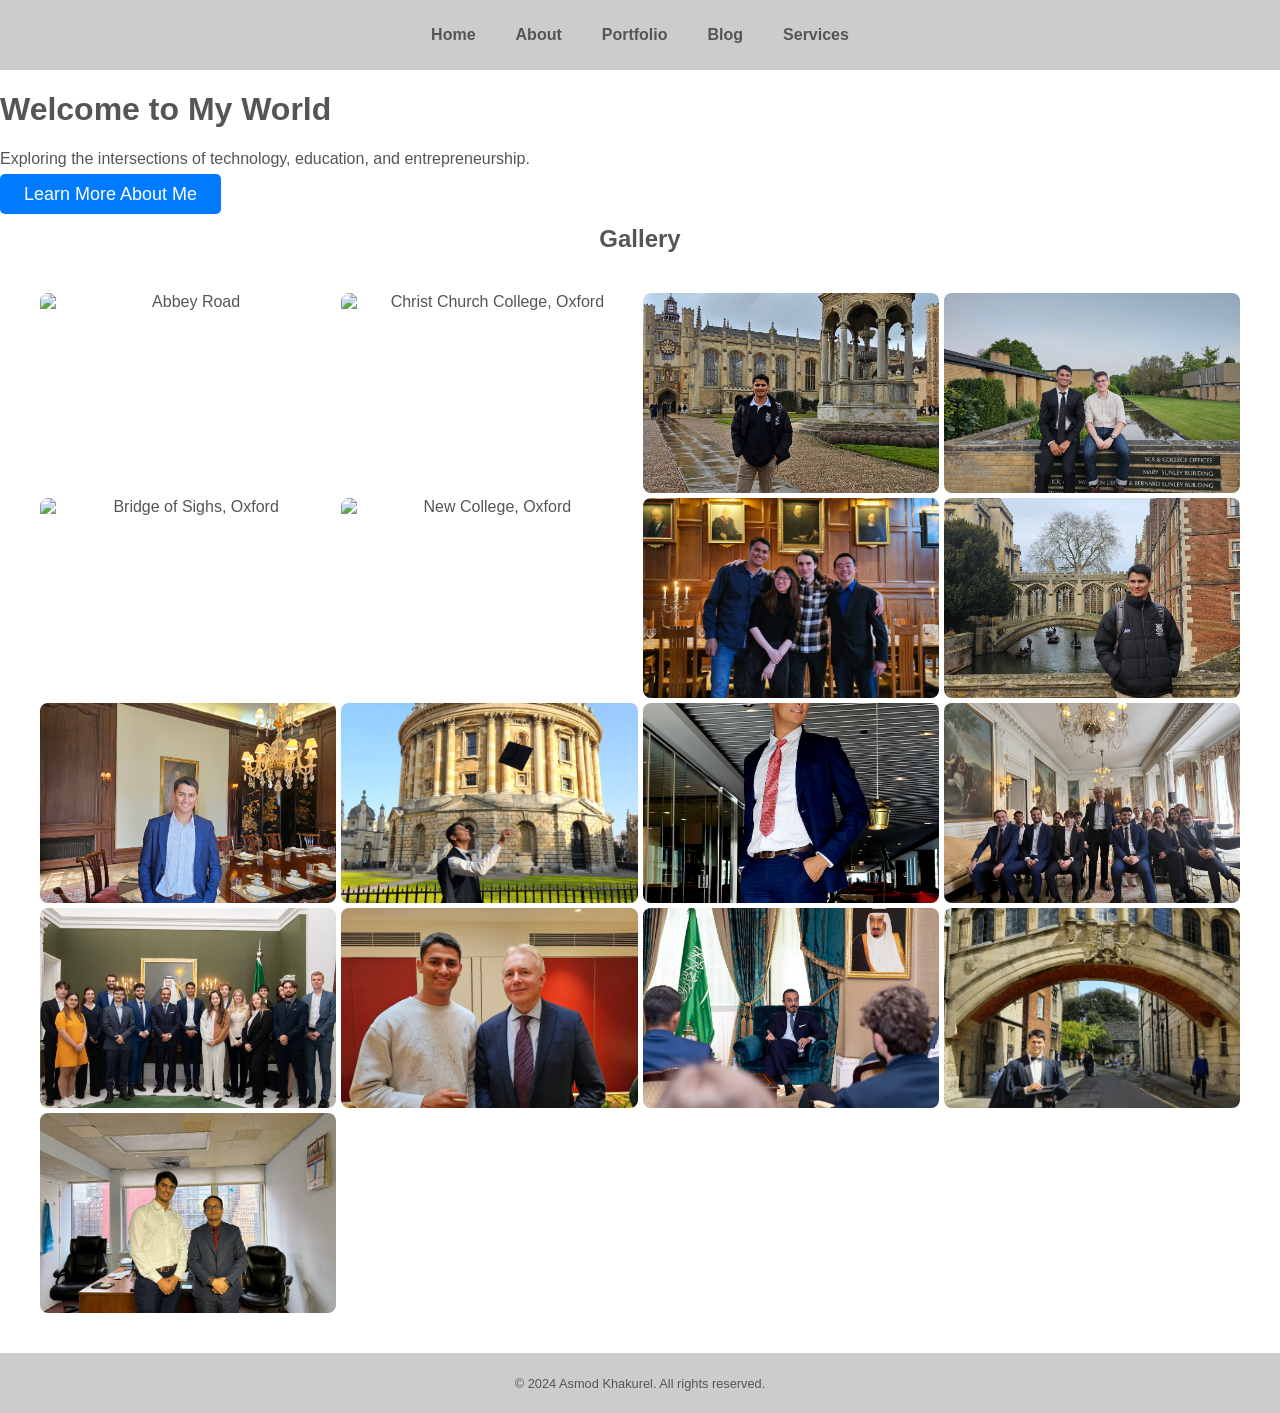
==== index.html @ 7fc7d5a7 "sadfsadf" ====
<!DOCTYPE html>
<html lang="en">
<head>
    <meta charset="UTF-8">
    <meta name="viewport" content="width=device-width, initial-scale=1.0">
    <title>Asmod Khakurel</title>
    <link rel="stylesheet" href="style.css">
</head>
<body>
    <header>
        <nav>
            <ul>
                <li><a href="index.html">Home</a></li>
                <li><a href="about.html">About</a></li>
                <li><a href="portfolio.html">Portfolio</a></li>
                <li><a href="blog.html">Blog</a></li>
                <li><a href="services.html">Services</a></li> 
            </ul>
        </nav>
    </header>
    <main>
        <h1>Welcome to My World</h1>
        <p>Exploring the intersections of technology, education, and entrepreneurship.</p>
        <a href="about.html" class="cta-button">Learn More About Me</a>

        <section id="gallery">
            <h2>Gallery</h2>
            <div class="gallery-container">
                <img src="assets\img\20230506_094252(0).jpg" alt="Abbey Road">
                <img src="assets\img\20230502_201914.jpg" alt="Christ Church College, Oxford">
                <img src="assets/img/20230218_144115.jpg" alt="Trinity College, Cambridge">
                <img src="assets\img\20230524_211255.jpg" alt="St. Catherine's College, Oxford">
                <img src="assets\img\20230524_183852.jpg" alt="Bridge of Sighs, Oxford">
                <img src="assets\img\20230525_185841.jpg" alt="New College, Oxford">
                <img src="assets\img\20230511_204312.jpg" alt="Hertford College, Oxford">
                <img src="assets\img\20230218_152142.jpg" alt="Bridge of Sighs, Cambridge">
                <img src="assets\img\20230516_121825.jpg" alt="Embassy of Spain in the United Kingdom">
                <img src="assets\img\20230524_182117_001.jpg" alt="Radcliffe Camera, Oxford">
                <img src="assets\img\20230802_161555.jpg" alt="Morningstar, Inc., Chicago">
                <img src="assets\img\Exov3Bhz_2x.jpg" alt="Embassy of Spain in the United Kingdom">
                <img src="assets\img\IMG-20230516-WA0076.jpg" alt="Embassy of Saudi Arabia in the United Kingdom">
                <img src="assets\img\20230510_193019.jpg" alt="Sam Daws, Oxford">
                <img src="assets\img\IMG-20230516-WA0077.jpg" alt="Embassy of Saudi Arabia in the United Kingdom">
                <img src="assets/img/Image_20240429220451.jpg" alt="Bridge of Sighs, Oxford">
                <img src="assets\img\IMG-20240112-WA0000.jpg" alt="Permanent Mission of Nepal to the UN, New York">    




                <!-- Add more images as needed -->
            </div>
        </section>
    </main>

    <footer>
        <p>© 2024 Asmod Khakurel. All rights reserved.</p>
    </footer>
   
    
    <script>
        document.addEventListener('DOMContentLoaded', function() {
            const images = document.querySelectorAll('.gallery-container img');
            const lightbox = document.getElementById('myLightbox');
            const lightboxImage = document.getElementById('lightboxImage');
        
            images.forEach(image => {
                image.addEventListener('click', function() {
                    lightbox.style.display = 'flex'; // Show the lightbox
                    lightboxImage.src = this.src; // Set the src for the lightbox image to the clicked image's src
                });
            });
        
            lightbox.addEventListener('click', function() {
                lightbox.style.display = 'none'; // Hide the lightbox on click
            });
        });
        </script>
        
        <div id="myLightbox" class="lightbox">
            <img src="#" id="lightboxImage"> <!-- The src attribute will be dynamically set by JavaScript -->
        </div>
        
        </body>
        </html>
        

</body>
</html>
---- style.css ----
/* Basic color definitions */
:root {
    --primary-color: #555555; /* Medium Grey for primary text */
    --secondary-color: #CCCCCC; /* Light Grey for secondary elements */
    --background-color: #FFFFFF; /* White for background */
    --hover-color: #666666; /* Darker Grey for hover effects */
    --cta-button-color: #007BFF; /* Bright Blue for call-to-action buttons */
}

body {
    font-family: 'Arial', sans-serif;
    color: var(--primary-color);
    background-color: var(--background-color);
    margin: 0;
    padding: 0;
    display: flex;
    flex-direction: column;
    min-height: 100vh;
}

header, footer {
    background-color: var(--secondary-color);
    padding: 10px;
    text-align: center;
}

nav ul {
    list-style: none;
    padding: 0;
    text-align: center;
}

nav ul li {
    display: inline;
    margin-right: 10px;
}

nav ul li a {
    color: var(--primary-color);
    text-decoration: none;
    font-weight: bold;
}

a:hover {
    text-decoration: underline;
    color: var(--hover-color);
}

h1, h2, h3 {
    color: var(--primary-color);
}

button, .btn {
    background-color: var(--primary-color);
    color: var(--background-color);
    border: none;
    padding: 8px 15px;
    text-align: center;
    display: inline-block;
    font-size: 16px;
    margin: 4px 2px;
    cursor: pointer;
    transition: background-color 0.3s;
}

button:hover, .btn:hover {
    background-color: var(--hover-color);
}

.profile-pic {
    width: 40%;
    height: auto;
    margin-top: 20px;
    display: block;
    margin-left: auto;
    margin-right: auto;
}

.about-container {
    text-align: center;
}

.cta-button {
    background-color: var(--cta-button-color);
    color: var(--background-color);
    padding: 10px 20px;
    text-decoration: none;
    border-radius: 5px;
    margin-top: 20px;
}

footer {
    font-size: 0.8em;
    color: var(--primary-color);
}

/* Accordion styles */
.accordion, .inner-accordion {
    cursor: pointer;
    padding: 18px;
    width: 100%;
    text-align: left;
    border: none;
    outline: none;
    transition: 0.4s;
    background-color: #f1f1f1;
}

.active, .accordion:hover, .inner-accordion:hover {
    background-color: #ccc;
}

.panel, .inner-panel {
    padding: 0 18px;
    display: none;
    background-color: white;
    overflow: hidden;
}

.inner-accordion {
    background-color: #e7e7e7;
    margin-top: 10px;
}


#gallery {
    margin: 20px;
    text-align: center;
}

.gallery-container {
    display: grid;
    grid-template-columns: repeat(auto-fill, minmax(250px, 1fr));
    gap: 15px;
    padding: 20px;
}

.gallery-container img {
    width: 100%;
    height: auto;
    border-radius: 8px; /* Optional: adds rounded corners to your images */
    transition: transform 0.2s; /* Optional: adds animation effect on hover */
}

.gallery-container img:hover {
    transform: scale(1.05); /* Optional: slightly enlarges the images on hover */
}

/* Enhancements for larger screen layouts */
@media (min-width: 768px) {
    .gallery-container {
        grid-template-columns: repeat(3, 1fr); /* Adjusts to 3 columns on wider screens */
    }

    nav ul {
        display: flex;
        justify-content: center;
        align-items: center;
    }

    nav ul li {
        display: inline-block; /* Changes from inline for better spacing and alignment */
        margin: 0 20px; /* Increased margin for better spacing on larger screens */
    }
}

/* Further adjustments for very large screens */
@media (min-width: 1024px) {
    .gallery-container {
        grid-template-columns: repeat(4, 1fr); /* Adjusts to 4 columns on very wide screens */
    }
}

/* Adjust button and link styles for larger screens */
@media (min-width: 768px) {
    button, .btn, .cta-button {
        padding: 10px 24px; /* Larger padding for a better visual balance */
        font-size: 18px; /* Slightly larger text for readability */
    }
}

/* Enhanced hover effects for desktop */
.gallery-container img:hover {
    transform: scale(1.1); /* Slightly increases the scale effect on hover */
    box-shadow: 0 4px 8px rgba(0,0,0,0.1); /* Adds shadow for better visual effect */
}

.gallery-container {
    display: grid;
    grid-template-columns: repeat(auto-fill, minmax(250px, 1fr));
    gap: 5px; /* Reduced gap. Set to 0px if no space is desired */
    padding: 20px;
}

.gallery-container img {
    width: 100%; /* Ensure images fill their columns */
    height: auto; /* Maintain aspect ratio */
    border-radius: 8px;
    margin: 0; /* Remove any default margins */
    display: block; /* Remove any extra space below the image */
    transition: transform 0.2s;
}

.gallery-container img:hover {
    transform: scale(1.05);
    box-shadow: 0 4px 8px rgba(0,0,0,0.1);
}

.gallery-container {
    display: grid;
    grid-template-columns: repeat(auto-fill, minmax(250px, 1fr));
    grid-auto-rows: 200px; /* Adjust height as needed */
    gap: 5px; /* Reduced gap. Set to 0px if no space is desired */
    padding: 20px;
    align-items: stretch; /* Aligns items to stretch in container */
}

.gallery-container img {
    width: 100%;
    height: 100%; /* Full height to match the grid area */
    object-fit: cover; /* Ensures image covers the area, cropping as needed */
    border-radius: 8px;
    margin: 0;
    display: block;
    transition: transform 0.2s;
}


/* Lightbox (overlay) styles */
.lightbox {
    position: fixed;
    top: 0;
    left: 0;
    width: 100%;
    height: 100%;
    background-color: rgba(0, 0, 0, 0.8);
    display: none; /* Hidden by default */
    justify-content: center;
    align-items: center;
    z-index: 1000; /* Makes sure it's on top of other content */
}

.lightbox img {
    max-height: 80%; /* Limits the image height to 80% of the viewport */
    max-width: 80%; /* Limits the image width to 80% of the viewport */
    box-shadow: 0px 8px 16px 0px rgba(0,0,0,0.5); /* Optional: Adds shadow for depth */
}

.lightbox:active, .lightbox:click { /* Hides the lightbox when clicked */
    display: none;
}

@media (min-width: 768px) {
    .gallery-container img {
        /* Check for any properties here that might affect image quality */
    }
}


.description-box {
    display: none;
    position: absolute;
    background-color: white;
    border: 1px solid #ccc;
    padding: 10px;
    z-index: 100;
}

.about-container {
    display: flex;
    flex-wrap: wrap;
    align-items: center;
    justify-content: space-between;
    padding: 20px;
}

.about-text {
    flex: 1;
    margin-left: 20px;
}

.profile-pic {
    flex-basis: 200px; /* Adjust based on desired size */
    width: 100%;
    max-width: 200px; /* Keeps image size consistent */
    height: auto;
    border-radius: 8px; /* Optional: Adds rounded corners */
}

/* Responsive adjustments for smaller screens */
@media (max-width: 768px) {
    .about-container {
        flex-direction: column;
        align-items: center;
    }

    .about-text {
        margin-left: 0;
        margin-top: 20px;
    }
}

.accordion, .inner-accordion {
    background-color: #eee;
    color: #444;
    cursor: pointer;
    padding: 18px;
    width: 100%;
    border: none;
    text-align: left;
    outline: none;
    font-size: 15px;
    transition: 0.4s;
}

.active, .accordion:hover, .inner-accordion:hover {
    background-color: #ccc;
}

.panel, .inner-panel {
    padding: 0 18px;
    background-color: white;
    max-height: 0;
    overflow: hidden;
    transition: max-height 0.2s ease-out;
}
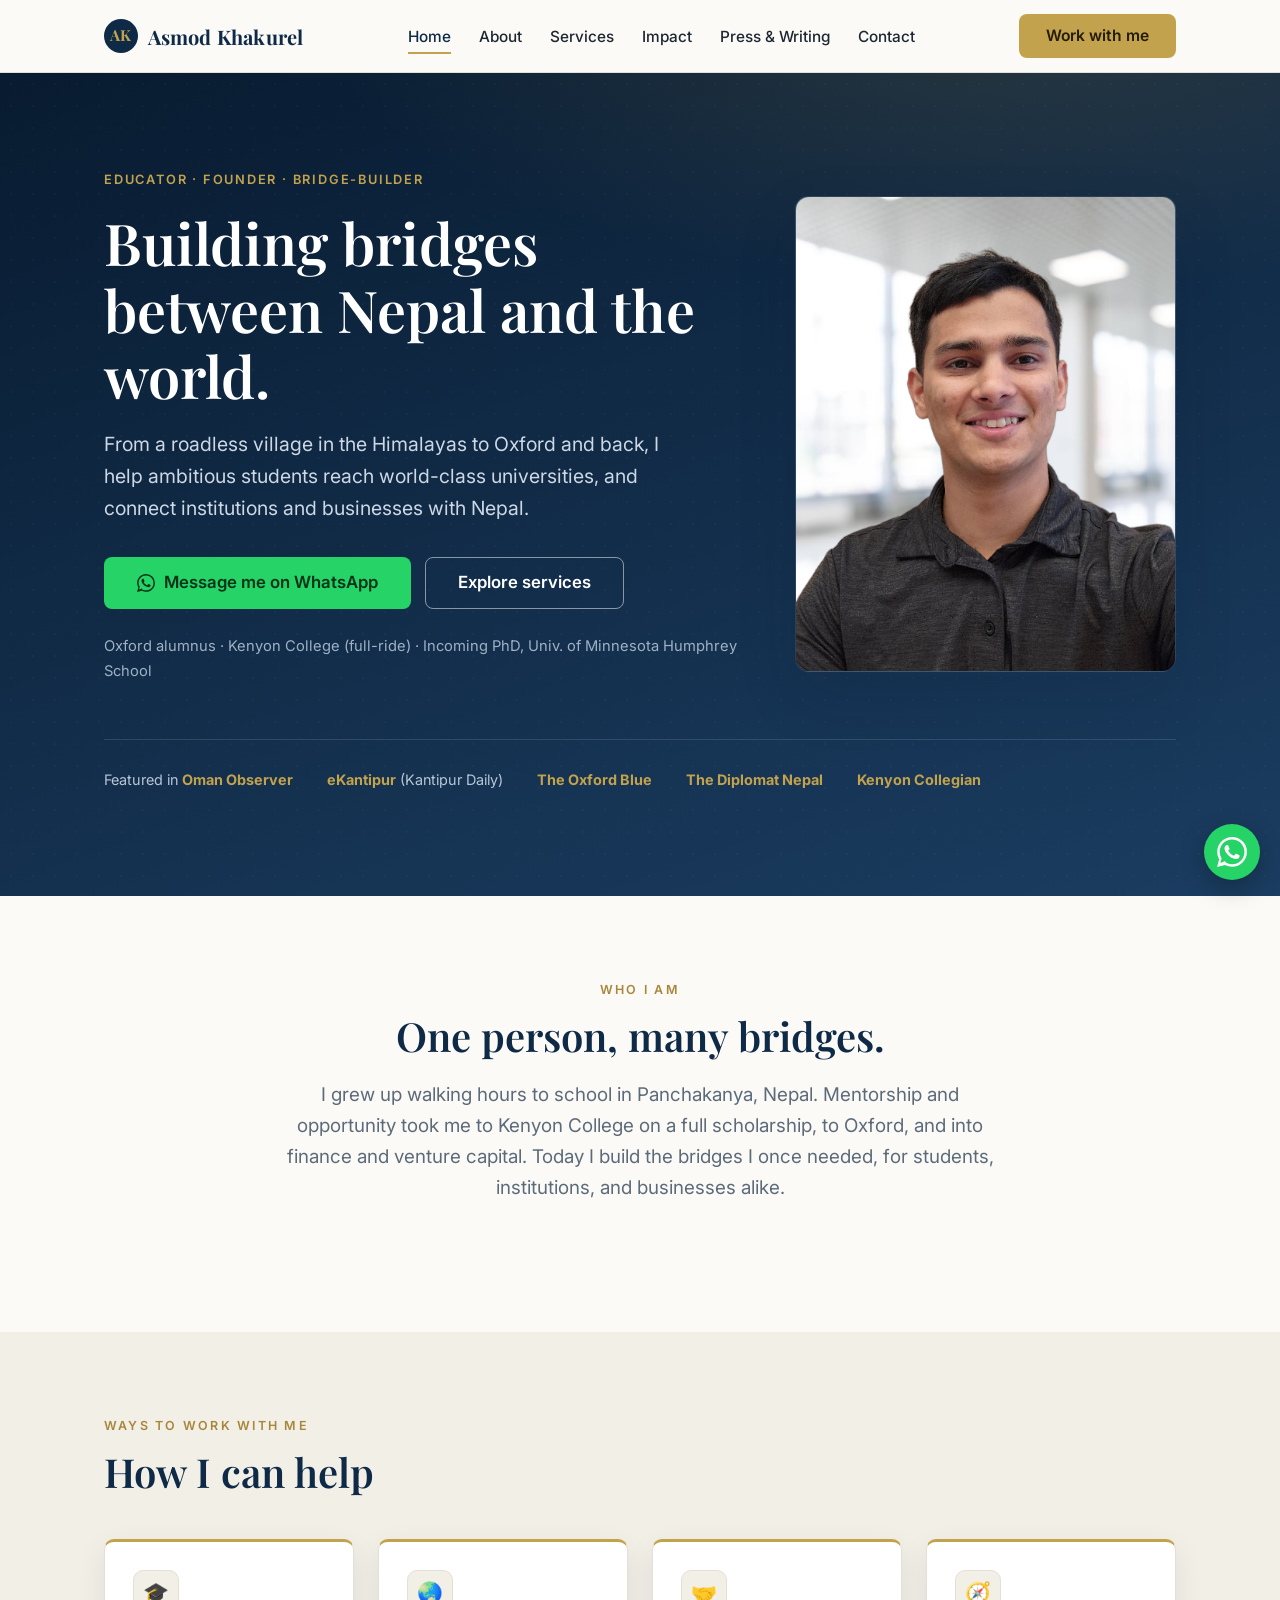
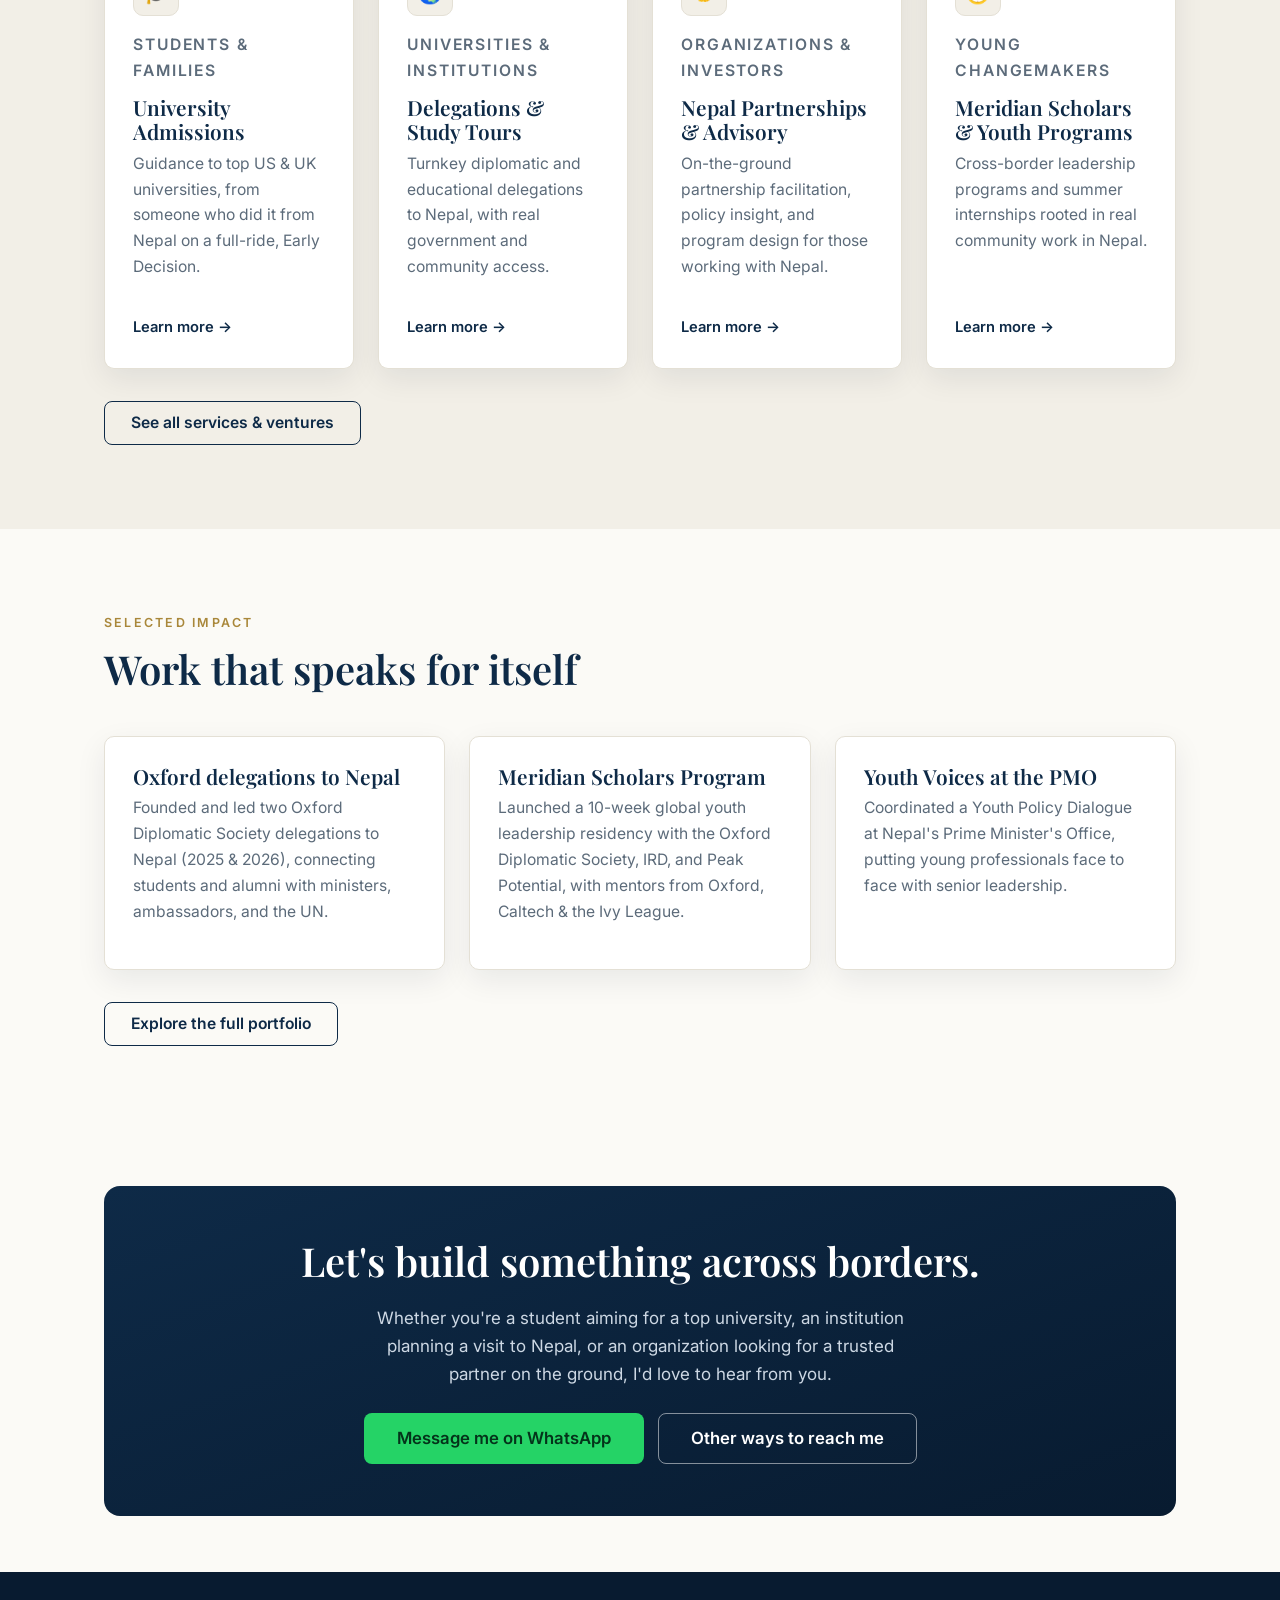
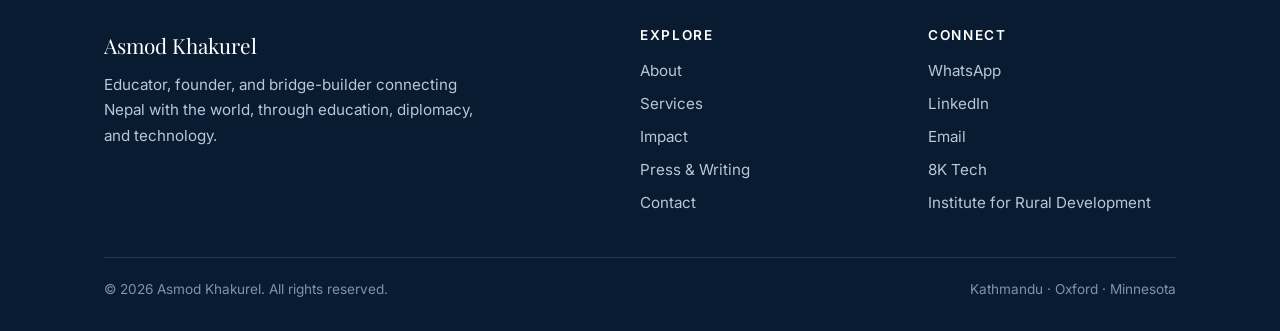
==== commit 5134d6a7: "Commercial site revamp: new design, six pages, WhatsApp lead capture, CNAME" ====
--- a/index.html
+++ b/index.html
@@ -1,88 +1,207 @@
-<!DOCTYPE html>
-<html lang="en">
-<head>
-    <meta charset="UTF-8">
-    <meta name="viewport" content="width=device-width, initial-scale=1.0">
-    <title>Asmod Khakurel</title>
-    <link rel="stylesheet" href="style.css">
-</head>
-<body>
-    <header>
-        <nav>
-            <ul>
-                <li><a href="index.html">Home</a></li>
-                <li><a href="about.html">About</a></li>
-                <li><a href="portfolio.html">Portfolio</a></li>
-                <li><a href="blog.html">Blog</a></li>
-                <li><a href="services.html">Services</a></li> 
-            </ul>
-        </nav>
-    </header>
-    <main>
-        <h1>Welcome to My World</h1>
-        <p>Exploring the intersections of technology, education, and entrepreneurship.</p>
-        <a href="about.html" class="cta-button">Learn More About Me</a>
-
-        <section id="gallery">
-            <h2>Gallery</h2>
-            <div class="gallery-container">
-                <img src="assets\img\20230506_094252(0).jpg" alt="Abbey Road">
-                <img src="assets\img\20230502_201914.jpg" alt="Christ Church College, Oxford">
-                <img src="assets/img/20230218_144115.jpg" alt="Trinity College, Cambridge">
-                <img src="assets\img\20230524_211255.jpg" alt="St. Catherine's College, Oxford">
-                <img src="assets\img\20230524_183852.jpg" alt="Bridge of Sighs, Oxford">
-                <img src="assets\img\20230525_185841.jpg" alt="New College, Oxford">
-                <img src="assets\img\20230511_204312.jpg" alt="Hertford College, Oxford">
-                <img src="assets\img\20230218_152142.jpg" alt="Bridge of Sighs, Cambridge">
-                <img src="assets\img\20230516_121825.jpg" alt="Embassy of Spain in the United Kingdom">
-                <img src="assets\img\20230524_182117_001.jpg" alt="Radcliffe Camera, Oxford">
-                <img src="assets\img\20230802_161555.jpg" alt="Morningstar, Inc., Chicago">
-                <img src="assets\img\Exov3Bhz_2x.jpg" alt="Embassy of Spain in the United Kingdom">
-                <img src="assets\img\IMG-20230516-WA0076.jpg" alt="Embassy of Saudi Arabia in the United Kingdom">
-                <img src="assets\img\20230510_193019.jpg" alt="Sam Daws, Oxford">
-                <img src="assets\img\IMG-20230516-WA0077.jpg" alt="Embassy of Saudi Arabia in the United Kingdom">
-                <img src="assets/img/Image_20240429220451.jpg" alt="Bridge of Sighs, Oxford">
-                <img src="assets\img\IMG-20240112-WA0000.jpg" alt="Permanent Mission of Nepal to the UN, New York">    
-
-
-
-
-                <!-- Add more images as needed -->
-            </div>
-        </section>
-    </main>
-
-    <footer>
-        <p>© 2024 Asmod Khakurel. All rights reserved.</p>
-    </footer>
-   
-    
-    <script>
-        document.addEventListener('DOMContentLoaded', function() {
-            const images = document.querySelectorAll('.gallery-container img');
-            const lightbox = document.getElementById('myLightbox');
-            const lightboxImage = document.getElementById('lightboxImage');
-        
-            images.forEach(image => {
-                image.addEventListener('click', function() {
-                    lightbox.style.display = 'flex'; // Show the lightbox
-                    lightboxImage.src = this.src; // Set the src for the lightbox image to the clicked image's src
-                });
-            });
-        
-            lightbox.addEventListener('click', function() {
-                lightbox.style.display = 'none'; // Hide the lightbox on click
-            });
-        });
-        </script>
-        
-        <div id="myLightbox" class="lightbox">
-            <img src="#" id="lightboxImage"> <!-- The src attribute will be dynamically set by JavaScript -->
-        </div>
-        
-        </body>
-        </html>
-        
-
-</body>
-</html>
+<!DOCTYPE html>
+<html lang="en">
+<head>
+  <meta charset="UTF-8">
+  <meta name="viewport" content="width=device-width, initial-scale=1.0">
+  <title>Asmod Khakurel — Educator, Founder & Bridge-builder</title>
+  <meta name="description" content="Asmod Khakurel helps ambitious students reach world-class universities and connects institutions and businesses with Nepal. Oxford alumnus, Kenyon full-ride, incoming PhD at the University of Minnesota's Humphrey School.">
+  <link rel="icon" href="assets/img/Asmod%20Favicon.png">
+  <link rel="preconnect" href="https://fonts.googleapis.com">
+  <link rel="preconnect" href="https://fonts.gstatic.com" crossorigin>
+  <link href="https://fonts.googleapis.com/css2?family=Playfair+Display:wght@500;600;700&family=Inter:wght@400;500;600;700&display=swap" rel="stylesheet">
+  <link rel="stylesheet" href="style.css">
+</head>
+<body>
+
+  <!-- ============ HEADER ============ -->
+  <header class="site-header">
+    <div class="container nav">
+      <a href="index.html" class="brand"><span class="brand__mark">AK</span> Asmod Khakurel</a>
+      <ul class="nav-links" id="navLinks">
+        <li><a href="index.html" class="active">Home</a></li>
+        <li><a href="about.html">About</a></li>
+        <li><a href="services.html">Services</a></li>
+        <li><a href="impact.html">Impact</a></li>
+        <li><a href="press.html">Press &amp; Writing</a></li>
+        <li><a href="contact.html">Contact</a></li>
+      </ul>
+      <div class="nav-cta">
+        <a class="btn btn-primary" href="contact.html">Work with me</a>
+        <button class="nav-toggle" id="navToggle" aria-label="Menu"><span></span><span></span><span></span></button>
+      </div>
+    </div>
+  </header>
+
+  <!-- ============ HERO ============ -->
+  <section class="hero">
+    <div class="container">
+      <div class="hero__grid">
+        <div>
+          <p class="hero__tag">Educator · Founder · Bridge-builder</p>
+          <h1>Building bridges between Nepal and the world.</h1>
+          <p class="hero__lead">From a roadless village in the Himalayas to Oxford and back, I help ambitious students reach world-class universities, and connect institutions and businesses with Nepal.</p>
+          <div class="hero__cta">
+            <a class="btn btn-whatsapp btn-lg" href="https://wa.me/9779803609207?text=Hi%20Asmod%2C%20I%20found%20your%20website%20and%20would%20like%20to%20connect." target="_blank" rel="noopener">
+              <svg viewBox="0 0 24 24" fill="currentColor"><path d="M.057 24l1.687-6.163a11.867 11.867 0 01-1.587-5.945C.16 5.335 5.495 0 12.05 0a11.82 11.82 0 018.413 3.488 11.82 11.82 0 013.48 8.414c-.003 6.557-5.338 11.892-11.893 11.892a11.9 11.9 0 01-5.688-1.448L.057 24zm6.597-3.807c1.676.995 3.276 1.591 5.392 1.592 5.448 0 9.886-4.434 9.889-9.885.002-5.462-4.415-9.89-9.881-9.892-5.452 0-9.887 4.434-9.889 9.884a9.86 9.86 0 001.51 5.26l-.999 3.648 3.978-1.607zm11.387-5.464c-.074-.124-.272-.198-.57-.347-.297-.149-1.758-.868-2.031-.967-.272-.099-.47-.149-.669.149-.198.297-.767.967-.94 1.165-.173.198-.347.223-.644.074-.297-.149-1.255-.462-2.39-1.475-.883-.788-1.48-1.761-1.653-2.059-.173-.297-.018-.458.13-.606.134-.133.297-.347.446-.521.151-.172.2-.296.3-.495.099-.198.05-.372-.025-.521-.075-.148-.669-1.611-.916-2.206-.242-.579-.487-.501-.669-.51l-.57-.01c-.198 0-.52.074-.792.372s-1.04 1.016-1.04 2.479 1.065 2.876 1.213 3.074c.149.198 2.095 3.2 5.076 4.487.71.306 1.263.489 1.694.626.712.226 1.36.194 1.872.118.571-.085 1.758-.719 2.006-1.413.248-.695.248-1.29.173-1.414z"/></svg>
+              Message me on WhatsApp
+            </a>
+            <a class="btn btn-outline btn-lg" href="services.html">Explore services</a>
+          </div>
+          <p class="hero__meta">Oxford alumnus · Kenyon College (full-ride) · Incoming PhD, Univ. of Minnesota Humphrey School</p>
+        </div>
+        <div>
+          <!-- TODO: swap for a strong professional portrait when available -->
+          <img class="hero__portrait" src="assets/img/profile-pic.png" alt="Asmod Khakurel"
+               onerror="this.classList.add('hero__portrait-ph');this.removeAttribute('src');this.alt='AK';">
+        </div>
+      </div>
+
+      <div class="trust">
+        <span>Featured in <b>Oman Observer</b></span>
+        <span><b>eKantipur</b> (Kantipur Daily)</span>
+        <span><b>The Oxford Blue</b></span>
+        <span><b>The Diplomat Nepal</b></span>
+        <span><b>Kenyon Collegian</b></span>
+      </div>
+    </div>
+  </section>
+
+  <!-- ============ INTRO ============ -->
+  <section class="section">
+    <div class="container">
+      <div class="section__head center">
+        <p class="eyebrow">Who I am</p>
+        <h2>One person, many bridges.</h2>
+        <p class="lead">I grew up walking hours to school in Panchakanya, Nepal. Mentorship and opportunity took me to Kenyon College on a full scholarship, to Oxford, and into finance and venture capital. Today I build the bridges I once needed, for students, institutions, and businesses alike.</p>
+      </div>
+    </div>
+  </section>
+
+  <!-- ============ WAYS TO WORK ============ -->
+  <section class="section section--paper2 ways">
+    <div class="container">
+      <div class="section__head">
+        <p class="eyebrow">Ways to work with me</p>
+        <h2>How I can help</h2>
+      </div>
+      <div class="grid grid-4">
+        <div class="card">
+          <div class="card__icon">🎓</div>
+          <p class="card__aud">Students &amp; families</p>
+          <h3>University Admissions</h3>
+          <p>Guidance to top US &amp; UK universities, from someone who did it from Nepal on a full-ride, Early Decision.</p>
+          <div class="card__foot"><a class="more" href="services.html#admissions">Learn more →</a></div>
+        </div>
+        <div class="card">
+          <div class="card__icon">🌏</div>
+          <p class="card__aud">Universities &amp; institutions</p>
+          <h3>Delegations &amp; Study Tours</h3>
+          <p>Turnkey diplomatic and educational delegations to Nepal, with real government and community access.</p>
+          <div class="card__foot"><a class="more" href="services.html#delegations">Learn more →</a></div>
+        </div>
+        <div class="card">
+          <div class="card__icon">🤝</div>
+          <p class="card__aud">Organizations &amp; investors</p>
+          <h3>Nepal Partnerships &amp; Advisory</h3>
+          <p>On-the-ground partnership facilitation, policy insight, and program design for those working with Nepal.</p>
+          <div class="card__foot"><a class="more" href="services.html#advisory">Learn more →</a></div>
+        </div>
+        <div class="card">
+          <div class="card__icon">🧭</div>
+          <p class="card__aud">Young changemakers</p>
+          <h3>Meridian Scholars &amp; Youth Programs</h3>
+          <p>Cross-border leadership programs and summer internships rooted in real community work in Nepal.</p>
+          <div class="card__foot"><a class="more" href="services.html#youth">Learn more →</a></div>
+        </div>
+      </div>
+      <div class="btn-row" style="margin-top:32px;">
+        <a class="btn btn-outline-dark" href="services.html">See all services &amp; ventures</a>
+      </div>
+    </div>
+  </section>
+
+  <!-- ============ SELECTED IMPACT ============ -->
+  <section class="section">
+    <div class="container">
+      <div class="section__head">
+        <p class="eyebrow">Selected impact</p>
+        <h2>Work that speaks for itself</h2>
+      </div>
+      <div class="grid grid-3">
+        <div class="card">
+          <h3>Oxford delegations to Nepal</h3>
+          <p>Founded and led two Oxford Diplomatic Society delegations to Nepal (2025 &amp; 2026), connecting students and alumni with ministers, ambassadors, and the UN.</p>
+        </div>
+        <div class="card">
+          <h3>Meridian Scholars Program</h3>
+          <p>Launched a 10-week global youth leadership residency with the Oxford Diplomatic Society, IRD, and Peak Potential, with mentors from Oxford, Caltech &amp; the Ivy League.</p>
+        </div>
+        <div class="card">
+          <h3>Youth Voices at the PMO</h3>
+          <p>Coordinated a Youth Policy Dialogue at Nepal's Prime Minister's Office, putting young professionals face to face with senior leadership.</p>
+        </div>
+      </div>
+      <div class="btn-row" style="margin-top:32px;">
+        <a class="btn btn-outline-dark" href="impact.html">Explore the full portfolio</a>
+      </div>
+    </div>
+  </section>
+
+  <!-- ============ CTA ============ -->
+  <section class="section section--tight">
+    <div class="container">
+      <div class="cta-band">
+        <h2>Let's build something across borders.</h2>
+        <p>Whether you're a student aiming for a top university, an institution planning a visit to Nepal, or an organization looking for a trusted partner on the ground, I'd love to hear from you.</p>
+        <div class="btn-row" style="justify-content:center;">
+          <a class="btn btn-whatsapp btn-lg" href="https://wa.me/9779803609207?text=Hi%20Asmod%2C%20I%20found%20your%20website%20and%20would%20like%20to%20connect." target="_blank" rel="noopener">Message me on WhatsApp</a>
+          <a class="btn btn-outline btn-lg" href="contact.html">Other ways to reach me</a>
+        </div>
+      </div>
+    </div>
+  </section>
+
+  <!-- ============ FOOTER ============ -->
+  <footer class="site-footer">
+    <div class="container">
+      <div class="footer-grid">
+        <div>
+          <div class="footer-brand">Asmod Khakurel</div>
+          <p class="about-blurb">Educator, founder, and bridge-builder connecting Nepal with the world, through education, diplomacy, and technology.</p>
+        </div>
+        <div>
+          <h4>Explore</h4>
+          <a href="about.html">About</a>
+          <a href="services.html">Services</a>
+          <a href="impact.html">Impact</a>
+          <a href="press.html">Press &amp; Writing</a>
+          <a href="contact.html">Contact</a>
+        </div>
+        <div>
+          <h4>Connect</h4>
+          <a href="https://wa.me/9779803609207" target="_blank" rel="noopener">WhatsApp</a>
+          <a href="https://www.linkedin.com/in/asmodkhakurel/" target="_blank" rel="noopener">LinkedIn</a>
+          <a href="mailto:asmodkhakurel@gmail.com">Email</a>
+          <a href="https://8ktech.co.uk" target="_blank" rel="noopener">8K Tech</a>
+          <a href="https://ird.com.np" target="_blank" rel="noopener">Institute for Rural Development</a>
+        </div>
+      </div>
+      <div class="footer-bottom">
+        <span>© 2026 Asmod Khakurel. All rights reserved.</span>
+        <span>Kathmandu · Oxford · Minnesota</span>
+      </div>
+    </div>
+  </footer>
+
+  <!-- Floating WhatsApp -->
+  <a class="wa-float" href="https://wa.me/9779803609207?text=Hi%20Asmod%2C%20I%20found%20your%20website%20and%20would%20like%20to%20connect." target="_blank" rel="noopener" aria-label="WhatsApp">
+    <svg viewBox="0 0 24 24"><path d="M.057 24l1.687-6.163a11.867 11.867 0 01-1.587-5.945C.16 5.335 5.495 0 12.05 0a11.82 11.82 0 018.413 3.488 11.82 11.82 0 013.48 8.414c-.003 6.557-5.338 11.892-11.893 11.892a11.9 11.9 0 01-5.688-1.448L.057 24zm6.597-3.807c1.676.995 3.276 1.591 5.392 1.592 5.448 0 9.886-4.434 9.889-9.885.002-5.462-4.415-9.89-9.881-9.892-5.452 0-9.887 4.434-9.889 9.884a9.86 9.86 0 001.51 5.26l-.999 3.648 3.978-1.607zm11.387-5.464c-.074-.124-.272-.198-.57-.347-.297-.149-1.758-.868-2.031-.967-.272-.099-.47-.149-.669.149-.198.297-.767.967-.94 1.165-.173.198-.347.223-.644.074-.297-.149-1.255-.462-2.39-1.475-.883-.788-1.48-1.761-1.653-2.059-.173-.297-.018-.458.13-.606.134-.133.297-.347.446-.521.151-.172.2-.296.3-.495.099-.198.05-.372-.025-.521-.075-.148-.669-1.611-.916-2.206-.242-.579-.487-.501-.669-.51l-.57-.01c-.198 0-.52.074-.792.372s-1.04 1.016-1.04 2.479 1.065 2.876 1.213 3.074c.149.198 2.095 3.2 5.076 4.487.71.306 1.263.489 1.694.626.712.226 1.36.194 1.872.118.571-.085 1.758-.719 2.006-1.413.248-.695.248-1.29.173-1.414z"/></svg>
+  </a>
+
+  <script>
+    document.getElementById('navToggle').addEventListener('click', function () {
+      document.getElementById('navLinks').classList.toggle('open');
+    });
+  </script>
+</body>
+</html>
--- a/style.css
+++ b/style.css
@@ -1,326 +1,283 @@
-/* Basic color definitions */
+/* =========================================================
+   Asmod Khakurel — personal site
+   Design system: diplomatic / institutional
+   Navy + restrained gold, serif headings, sans body.
+   ========================================================= */
+
 :root {
-    --primary-color: #555555; /* Medium Grey for primary text */
-    --secondary-color: #CCCCCC; /* Light Grey for secondary elements */
-    --background-color: #FFFFFF; /* White for background */
-    --hover-color: #666666; /* Darker Grey for hover effects */
-    --cta-button-color: #007BFF; /* Bright Blue for call-to-action buttons */
-}
+  --navy:      #0e2a47;
+  --navy-900:  #081b30;
+  --navy-800:  #0e2a47;
+  --navy-700:  #1b3d61;
+  --gold:      #c2a24c;
+  --gold-600:  #a9873a;
+  --ink:       #1d2732;
+  --muted:     #5c6b7a;
+  --paper:     #fbfaf6;
+  --paper-2:   #f2efe7;
+  --white:     #ffffff;
+  --line:      #e4e0d5;
+  --whatsapp:  #25d366;
+  --whatsapp-d:#1da851;
+
+  --serif: "Playfair Display", Georgia, "Times New Roman", serif;
+  --sans:  "Inter", -apple-system, BlinkMacSystemFont, "Segoe UI", Roboto, Helvetica, Arial, sans-serif;
+
+  --maxw: 1120px;
+  --radius: 10px;
+  --shadow: 0 10px 30px rgba(12, 30, 52, 0.08);
+  --shadow-lg: 0 24px 60px rgba(12, 30, 52, 0.14);
+}
+
+* { box-sizing: border-box; }
+
+html { scroll-behavior: smooth; }
 
 body {
-    font-family: 'Arial', sans-serif;
-    color: var(--primary-color);
-    background-color: var(--background-color);
-    margin: 0;
-    padding: 0;
-    display: flex;
-    flex-direction: column;
-    min-height: 100vh;
-}
-
-header, footer {
-    background-color: var(--secondary-color);
-    padding: 10px;
-    text-align: center;
-}
-
-nav ul {
-    list-style: none;
-    padding: 0;
-    text-align: center;
-}
-
-nav ul li {
-    display: inline;
-    margin-right: 10px;
-}
-
-nav ul li a {
-    color: var(--primary-color);
-    text-decoration: none;
-    font-weight: bold;
-}
-
-a:hover {
-    text-decoration: underline;
-    color: var(--hover-color);
-}
-
-h1, h2, h3 {
-    color: var(--primary-color);
-}
-
-button, .btn {
-    background-color: var(--primary-color);
-    color: var(--background-color);
-    border: none;
-    padding: 8px 15px;
-    text-align: center;
-    display: inline-block;
-    font-size: 16px;
-    margin: 4px 2px;
-    cursor: pointer;
-    transition: background-color 0.3s;
-}
-
-button:hover, .btn:hover {
-    background-color: var(--hover-color);
-}
-
-.profile-pic {
-    width: 40%;
-    height: auto;
-    margin-top: 20px;
-    display: block;
-    margin-left: auto;
-    margin-right: auto;
-}
-
-.about-container {
-    text-align: center;
-}
-
-.cta-button {
-    background-color: var(--cta-button-color);
-    color: var(--background-color);
-    padding: 10px 20px;
-    text-decoration: none;
-    border-radius: 5px;
-    margin-top: 20px;
-}
-
-footer {
-    font-size: 0.8em;
-    color: var(--primary-color);
-}
-
-/* Accordion styles */
-.accordion, .inner-accordion {
-    cursor: pointer;
-    padding: 18px;
-    width: 100%;
-    text-align: left;
-    border: none;
-    outline: none;
-    transition: 0.4s;
-    background-color: #f1f1f1;
-}
-
-.active, .accordion:hover, .inner-accordion:hover {
-    background-color: #ccc;
-}
-
-.panel, .inner-panel {
-    padding: 0 18px;
-    display: none;
-    background-color: white;
-    overflow: hidden;
-}
-
-.inner-accordion {
-    background-color: #e7e7e7;
-    margin-top: 10px;
-}
-
-
-#gallery {
-    margin: 20px;
-    text-align: center;
-}
-
-.gallery-container {
-    display: grid;
-    grid-template-columns: repeat(auto-fill, minmax(250px, 1fr));
-    gap: 15px;
-    padding: 20px;
-}
-
-.gallery-container img {
-    width: 100%;
-    height: auto;
-    border-radius: 8px; /* Optional: adds rounded corners to your images */
-    transition: transform 0.2s; /* Optional: adds animation effect on hover */
-}
-
-.gallery-container img:hover {
-    transform: scale(1.05); /* Optional: slightly enlarges the images on hover */
-}
-
-/* Enhancements for larger screen layouts */
-@media (min-width: 768px) {
-    .gallery-container {
-        grid-template-columns: repeat(3, 1fr); /* Adjusts to 3 columns on wider screens */
-    }
-
-    nav ul {
-        display: flex;
-        justify-content: center;
-        align-items: center;
-    }
-
-    nav ul li {
-        display: inline-block; /* Changes from inline for better spacing and alignment */
-        margin: 0 20px; /* Increased margin for better spacing on larger screens */
-    }
-}
-
-/* Further adjustments for very large screens */
-@media (min-width: 1024px) {
-    .gallery-container {
-        grid-template-columns: repeat(4, 1fr); /* Adjusts to 4 columns on very wide screens */
-    }
-}
-
-/* Adjust button and link styles for larger screens */
-@media (min-width: 768px) {
-    button, .btn, .cta-button {
-        padding: 10px 24px; /* Larger padding for a better visual balance */
-        font-size: 18px; /* Slightly larger text for readability */
-    }
-}
-
-/* Enhanced hover effects for desktop */
-.gallery-container img:hover {
-    transform: scale(1.1); /* Slightly increases the scale effect on hover */
-    box-shadow: 0 4px 8px rgba(0,0,0,0.1); /* Adds shadow for better visual effect */
-}
-
-.gallery-container {
-    display: grid;
-    grid-template-columns: repeat(auto-fill, minmax(250px, 1fr));
-    gap: 5px; /* Reduced gap. Set to 0px if no space is desired */
-    padding: 20px;
-}
-
-.gallery-container img {
-    width: 100%; /* Ensure images fill their columns */
-    height: auto; /* Maintain aspect ratio */
-    border-radius: 8px;
-    margin: 0; /* Remove any default margins */
-    display: block; /* Remove any extra space below the image */
-    transition: transform 0.2s;
-}
-
-.gallery-container img:hover {
-    transform: scale(1.05);
-    box-shadow: 0 4px 8px rgba(0,0,0,0.1);
-}
-
-.gallery-container {
-    display: grid;
-    grid-template-columns: repeat(auto-fill, minmax(250px, 1fr));
-    grid-auto-rows: 200px; /* Adjust height as needed */
-    gap: 5px; /* Reduced gap. Set to 0px if no space is desired */
-    padding: 20px;
-    align-items: stretch; /* Aligns items to stretch in container */
-}
-
-.gallery-container img {
-    width: 100%;
-    height: 100%; /* Full height to match the grid area */
-    object-fit: cover; /* Ensures image covers the area, cropping as needed */
-    border-radius: 8px;
-    margin: 0;
-    display: block;
-    transition: transform 0.2s;
-}
-
-
-/* Lightbox (overlay) styles */
-.lightbox {
-    position: fixed;
-    top: 0;
-    left: 0;
-    width: 100%;
-    height: 100%;
-    background-color: rgba(0, 0, 0, 0.8);
-    display: none; /* Hidden by default */
-    justify-content: center;
-    align-items: center;
-    z-index: 1000; /* Makes sure it's on top of other content */
-}
-
-.lightbox img {
-    max-height: 80%; /* Limits the image height to 80% of the viewport */
-    max-width: 80%; /* Limits the image width to 80% of the viewport */
-    box-shadow: 0px 8px 16px 0px rgba(0,0,0,0.5); /* Optional: Adds shadow for depth */
-}
-
-.lightbox:active, .lightbox:click { /* Hides the lightbox when clicked */
-    display: none;
-}
-
-@media (min-width: 768px) {
-    .gallery-container img {
-        /* Check for any properties here that might affect image quality */
-    }
-}
-
-
-.description-box {
-    display: none;
-    position: absolute;
-    background-color: white;
-    border: 1px solid #ccc;
-    padding: 10px;
-    z-index: 100;
-}
-
-.about-container {
-    display: flex;
-    flex-wrap: wrap;
-    align-items: center;
-    justify-content: space-between;
-    padding: 20px;
-}
-
-.about-text {
-    flex: 1;
-    margin-left: 20px;
-}
-
-.profile-pic {
-    flex-basis: 200px; /* Adjust based on desired size */
-    width: 100%;
-    max-width: 200px; /* Keeps image size consistent */
-    height: auto;
-    border-radius: 8px; /* Optional: Adds rounded corners */
-}
-
-/* Responsive adjustments for smaller screens */
-@media (max-width: 768px) {
-    .about-container {
-        flex-direction: column;
-        align-items: center;
-    }
-
-    .about-text {
-        margin-left: 0;
-        margin-top: 20px;
-    }
-}
-
-.accordion, .inner-accordion {
-    background-color: #eee;
-    color: #444;
-    cursor: pointer;
-    padding: 18px;
-    width: 100%;
-    border: none;
-    text-align: left;
-    outline: none;
-    font-size: 15px;
-    transition: 0.4s;
-}
-
-.active, .accordion:hover, .inner-accordion:hover {
-    background-color: #ccc;
-}
-
-.panel, .inner-panel {
-    padding: 0 18px;
-    background-color: white;
-    max-height: 0;
-    overflow: hidden;
-    transition: max-height 0.2s ease-out;
-}
+  margin: 0;
+  font-family: var(--sans);
+  color: var(--ink);
+  background: var(--paper);
+  line-height: 1.65;
+  font-size: 17px;
+  -webkit-font-smoothing: antialiased;
+}
+
+h1, h2, h3, h4 { font-family: var(--serif); font-weight: 600; color: var(--navy); line-height: 1.15; margin: 0 0 .5em; }
+h1 { font-size: clamp(2.2rem, 5vw, 3.6rem); }
+h2 { font-size: clamp(1.7rem, 3.4vw, 2.5rem); }
+h3 { font-size: 1.3rem; }
+p { margin: 0 0 1rem; }
+a { color: var(--navy-700); text-decoration: none; transition: color .2s; }
+a:hover { color: var(--gold-600); }
+img { max-width: 100%; display: block; }
+
+.container { width: 100%; max-width: var(--maxw); margin: 0 auto; padding: 0 24px; }
+
+.eyebrow {
+  font-family: var(--sans);
+  text-transform: uppercase;
+  letter-spacing: .18em;
+  font-size: .78rem;
+  font-weight: 600;
+  color: var(--gold-600);
+  margin: 0 0 .8rem;
+}
+
+.section { padding: 84px 0; }
+.section--tight { padding: 56px 0; }
+.section--paper2 { background: var(--paper-2); }
+.section__head { max-width: 720px; margin-bottom: 44px; }
+.section__head.center { margin-left: auto; margin-right: auto; text-align: center; }
+.lead { font-size: 1.18rem; color: var(--muted); }
+
+/* ---------- Buttons ---------- */
+.btn {
+  display: inline-flex; align-items: center; gap: .55rem;
+  font-family: var(--sans); font-weight: 600; font-size: .98rem;
+  padding: 13px 26px; border-radius: 8px; border: 1.5px solid transparent;
+  cursor: pointer; transition: all .2s ease; line-height: 1;
+}
+.btn svg { width: 18px; height: 18px; }
+.btn-primary { background: var(--gold); color: #241c05; }
+.btn-primary:hover { background: var(--gold-600); color: #fff; transform: translateY(-1px); }
+.btn-outline { border-color: rgba(255,255,255,.5); color: #fff; }
+.btn-outline:hover { background: rgba(255,255,255,.1); color: #fff; border-color:#fff; }
+.btn-outline-dark { border-color: var(--navy); color: var(--navy); }
+.btn-outline-dark:hover { background: var(--navy); color: #fff; }
+.btn-whatsapp { background: var(--whatsapp); color: #04331a; }
+.btn-whatsapp:hover { background: var(--whatsapp-d); color: #fff; transform: translateY(-1px); }
+.btn-lg { padding: 16px 32px; font-size: 1.05rem; }
+.btn-row { display: flex; flex-wrap: wrap; gap: 14px; }
+
+/* ---------- Header / nav ---------- */
+.site-header {
+  position: sticky; top: 0; z-index: 50;
+  background: rgba(251,250,246,.92);
+  backdrop-filter: blur(8px);
+  border-bottom: 1px solid var(--line);
+}
+.nav { display: flex; align-items: center; justify-content: space-between; height: 72px; }
+.brand { display:flex; align-items:center; gap:.6rem; font-family: var(--serif); font-weight: 700; font-size: 1.25rem; color: var(--navy); letter-spacing:.01em; }
+.brand .brand__mark {
+  width: 34px; height: 34px; border-radius: 50%;
+  background: var(--navy); color: var(--gold);
+  display: grid; place-items: center; font-size: .95rem; font-weight: 700;
+}
+.nav-links { display: flex; align-items: center; gap: 28px; list-style: none; margin: 0; padding: 0; }
+.nav-links a { font-family: var(--sans); font-weight: 500; font-size: .96rem; color: var(--ink); position: relative; padding: 6px 0; }
+.nav-links a:hover { color: var(--navy); }
+.nav-links a.active { color: var(--navy); }
+.nav-links a.active::after {
+  content:""; position:absolute; left:0; right:0; bottom:-2px; height:2px; background: var(--gold);
+}
+.nav-cta { display: flex; align-items: center; gap: 14px; }
+.nav-toggle { display: none; background: none; border: 0; cursor: pointer; padding: 6px; }
+.nav-toggle span { display:block; width:24px; height:2px; background: var(--navy); margin: 5px 0; transition:.2s; }
+
+/* ---------- Hero ---------- */
+.hero {
+  background:
+    radial-gradient(1200px 500px at 80% -10%, rgba(194,162,76,.16), transparent 60%),
+    linear-gradient(160deg, var(--navy-900), var(--navy-700));
+  color: #eaf0f7;
+  padding: 96px 0 104px;
+  position: relative;
+  overflow: hidden;
+}
+.hero::after {
+  content:""; position:absolute; inset:0;
+  background-image: radial-gradient(rgba(255,255,255,.05) 1px, transparent 1px);
+  background-size: 22px 22px; opacity:.5; pointer-events:none;
+}
+.hero .container { position: relative; z-index: 1; }
+.hero__grid { display: grid; grid-template-columns: 1.25fr .75fr; gap: 56px; align-items: center; }
+.hero h1 { color: #fff; margin-bottom: .35em; }
+.hero__tag { color: var(--gold); font-family: var(--sans); font-weight: 600; letter-spacing:.14em; text-transform: uppercase; font-size:.8rem; margin-bottom: 1.2rem; }
+.hero__lead { font-size: 1.22rem; color: #cdd8e4; max-width: 560px; margin-bottom: 2rem; }
+.hero__cta { display:flex; flex-wrap:wrap; gap:14px; margin-bottom: 1.6rem; }
+.hero__meta { font-size:.92rem; color:#9fb1c4; }
+.hero__portrait {
+  width: 100%; aspect-ratio: 4/5; border-radius: 14px; object-fit: cover;
+  border: 1px solid rgba(255,255,255,.15); box-shadow: var(--shadow-lg);
+  background: linear-gradient(160deg, var(--navy-700), var(--navy-900));
+}
+.hero__portrait-ph { display:grid; place-items:center; color: rgba(255,255,255,.35); font-family: var(--serif); font-size: 4rem; }
+
+/* stat / trust bar */
+.trust { border-top: 1px solid rgba(255,255,255,.12); margin-top: 40px; padding-top: 28px; display:flex; flex-wrap:wrap; gap: 34px; }
+.trust span { color:#b9c6d5; font-size:.9rem; }
+.trust b { color: var(--gold); }
+
+/* ---------- Cards ---------- */
+.grid { display: grid; gap: 24px; }
+.grid-2 { grid-template-columns: repeat(2, 1fr); }
+.grid-3 { grid-template-columns: repeat(3, 1fr); }
+.grid-4 { grid-template-columns: repeat(4, 1fr); }
+
+.card {
+  background: var(--white); border: 1px solid var(--line); border-radius: var(--radius);
+  padding: 28px; box-shadow: var(--shadow); transition: transform .2s, box-shadow .2s;
+  display: flex; flex-direction: column;
+}
+.card:hover { transform: translateY(-3px); box-shadow: var(--shadow-lg); }
+.card__icon {
+  width: 46px; height: 46px; border-radius: 10px; margin-bottom: 16px;
+  background: var(--paper-2); color: var(--navy); display: grid; place-items: center;
+  border: 1px solid var(--line); font-size: 1.3rem;
+}
+.card h3 { margin-bottom: .4rem; }
+.card__aud { font-size:.78rem; text-transform:uppercase; letter-spacing:.12em; color: var(--gold-600); font-weight:600; margin-bottom:.8rem; }
+.card p { color: var(--muted); font-size: .98rem; }
+.card__foot { margin-top: auto; padding-top: 16px; }
+.card a.more { font-weight: 600; font-size: .92rem; color: var(--navy); }
+.card a.more:hover { color: var(--gold-600); }
+
+/* ways to work (home) */
+.ways .card { border-top: 3px solid var(--gold); }
+
+/* ---------- About ---------- */
+.about-grid { display:grid; grid-template-columns: 320px 1fr; gap: 52px; align-items: start; }
+.about-portrait { position: sticky; top: 96px; }
+.about-portrait img, .about-portrait .ph {
+  width: 100%; aspect-ratio: 4/5; object-fit: cover; border-radius: 12px;
+  border: 1px solid var(--line); box-shadow: var(--shadow);
+}
+.about-portrait .ph { background: linear-gradient(160deg, var(--navy-700), var(--navy-900)); display:grid; place-items:center; color:rgba(255,255,255,.4); font-family:var(--serif); font-size:3rem; }
+.about-portrait .cap { margin-top: 14px; font-size:.86rem; color: var(--muted); text-align:center; }
+
+/* timeline */
+.timeline { list-style:none; margin: 0; padding: 0; position: relative; }
+.timeline::before { content:""; position:absolute; left: 7px; top: 6px; bottom: 6px; width: 2px; background: var(--line); }
+.timeline li { position: relative; padding: 0 0 26px 34px; }
+.timeline li::before { content:""; position:absolute; left:0; top:5px; width:16px; height:16px; border-radius:50%; background: var(--white); border: 3px solid var(--gold); }
+.timeline .yr { font-family: var(--sans); font-weight:700; color: var(--navy); font-size:.9rem; letter-spacing:.03em; }
+.timeline h4 { font-family: var(--sans); font-size: 1.05rem; margin:.1rem 0 .2rem; color: var(--ink); }
+.timeline p { color: var(--muted); font-size:.95rem; margin:0; }
+
+/* ---------- Impact list ---------- */
+.impact-item {
+  display:grid; grid-template-columns: 120px 1fr auto; gap: 24px; align-items: baseline;
+  padding: 26px 0; border-bottom: 1px solid var(--line);
+}
+.impact-item .when { color: var(--gold-600); font-weight:600; font-size:.9rem; }
+.impact-item h3 { margin-bottom:.35rem; font-size:1.25rem; }
+.impact-item p { color: var(--muted); margin:0; }
+.impact-item .links { white-space: nowrap; }
+
+/* ---------- Press ---------- */
+.press-strip { display:flex; flex-wrap:wrap; gap: 14px 30px; align-items:center; justify-content:center; opacity:.85; }
+.press-strip span { font-family: var(--serif); font-style: italic; color: var(--navy); font-size: 1.05rem; }
+.press-list { list-style:none; margin:0; padding:0; }
+.press-list li { padding: 20px 0; border-bottom: 1px solid var(--line); display:flex; gap:18px; justify-content:space-between; flex-wrap:wrap; }
+.press-list .outlet { font-family: var(--sans); font-weight:700; color: var(--gold-600); font-size:.82rem; text-transform:uppercase; letter-spacing:.1em; }
+.press-list h3 { font-size: 1.12rem; margin:.2rem 0; }
+.press-list p { color: var(--muted); font-size:.92rem; margin:0; }
+.press-list .meta { min-width: 150px; }
+
+/* ---------- Contact / forms ---------- */
+.contact-grid { display:grid; grid-template-columns: 1fr 1fr; gap: 48px; }
+.field { margin-bottom: 18px; }
+.field label { display:block; font-weight:600; font-size:.9rem; margin-bottom:6px; color: var(--navy); }
+.field input, .field textarea, .field select {
+  width:100%; padding: 12px 14px; border:1px solid var(--line); border-radius:8px;
+  font-family: var(--sans); font-size:1rem; background:#fff; color: var(--ink);
+}
+.field textarea { min-height: 140px; resize: vertical; }
+.field input:focus, .field textarea:focus, .field select:focus { outline:none; border-color: var(--gold); box-shadow:0 0 0 3px rgba(194,162,76,.15); }
+.contact-cards .cc { display:flex; gap:14px; align-items:flex-start; padding: 18px 0; border-bottom:1px solid var(--line); }
+.contact-cards .cc b { color: var(--navy); }
+.note { background: var(--paper-2); border-left: 3px solid var(--gold); padding: 14px 18px; border-radius: 6px; font-size:.95rem; color: var(--muted); }
+
+/* ---------- CTA band ---------- */
+.cta-band { background: linear-gradient(160deg, var(--navy-800), var(--navy-900)); color:#fff; border-radius: 16px; padding: 52px; text-align:center; }
+.cta-band h2 { color:#fff; }
+.cta-band p { color:#cdd8e4; max-width: 560px; margin: 0 auto 1.6rem; }
+
+/* ---------- Footer ---------- */
+.site-footer { background: var(--navy-900); color: #b9c6d5; padding: 56px 0 30px; }
+.footer-grid { display:grid; grid-template-columns: 2fr 1fr 1fr; gap: 40px; margin-bottom: 34px; }
+.site-footer h4 { color:#fff; font-family: var(--sans); font-size:.85rem; text-transform:uppercase; letter-spacing:.12em; margin-bottom: 14px; }
+.site-footer a { color:#b9c6d5; display:block; margin-bottom:8px; font-size:.95rem; }
+.site-footer a:hover { color: var(--gold); }
+.site-footer .about-blurb { max-width: 380px; font-size:.95rem; }
+.footer-brand { font-family: var(--serif); color:#fff; font-size:1.3rem; margin-bottom:10px; }
+.footer-bottom { border-top:1px solid rgba(255,255,255,.12); padding-top:20px; display:flex; justify-content:space-between; flex-wrap:wrap; gap:10px; font-size:.85rem; color:#7f92a6; }
+
+/* ---------- Floating WhatsApp ---------- */
+.wa-float {
+  position: fixed; right: 20px; bottom: 20px; z-index: 60;
+  width: 56px; height: 56px; border-radius: 50%; background: var(--whatsapp);
+  display:grid; place-items:center; box-shadow: 0 8px 24px rgba(0,0,0,.25);
+  transition: transform .2s;
+}
+.wa-float:hover { transform: scale(1.08); }
+.wa-float svg { width: 30px; height: 30px; fill: #fff; }
+
+/* ---------- Responsive ---------- */
+@media (max-width: 960px) {
+  .hero__grid { grid-template-columns: 1fr; }
+  .hero__portrait { max-width: 340px; }
+  .about-grid { grid-template-columns: 1fr; }
+  .about-portrait { position: static; max-width: 320px; }
+  .grid-4 { grid-template-columns: repeat(2,1fr); }
+  .footer-grid { grid-template-columns: 1fr 1fr; }
+}
+@media (max-width: 760px) {
+  .nav-links { display: none; }
+  .nav-links.open {
+    display: flex; flex-direction: column; position: absolute; top: 72px; left: 0; right: 0;
+    background: var(--paper); border-bottom: 1px solid var(--line); padding: 18px 24px; gap: 16px;
+  }
+  .nav-toggle { display: block; }
+  .nav-cta .btn { display:none; }
+  .grid-2, .grid-3 { grid-template-columns: 1fr; }
+  .contact-grid { grid-template-columns: 1fr; }
+  .impact-item { grid-template-columns: 1fr; gap: 6px; }
+  .cta-band { padding: 36px 22px; }
+  .section { padding: 60px 0; }
+}
+@media (max-width: 480px) {
+  .grid-4 { grid-template-columns: 1fr; }
+  .footer-grid { grid-template-columns: 1fr; }
+}
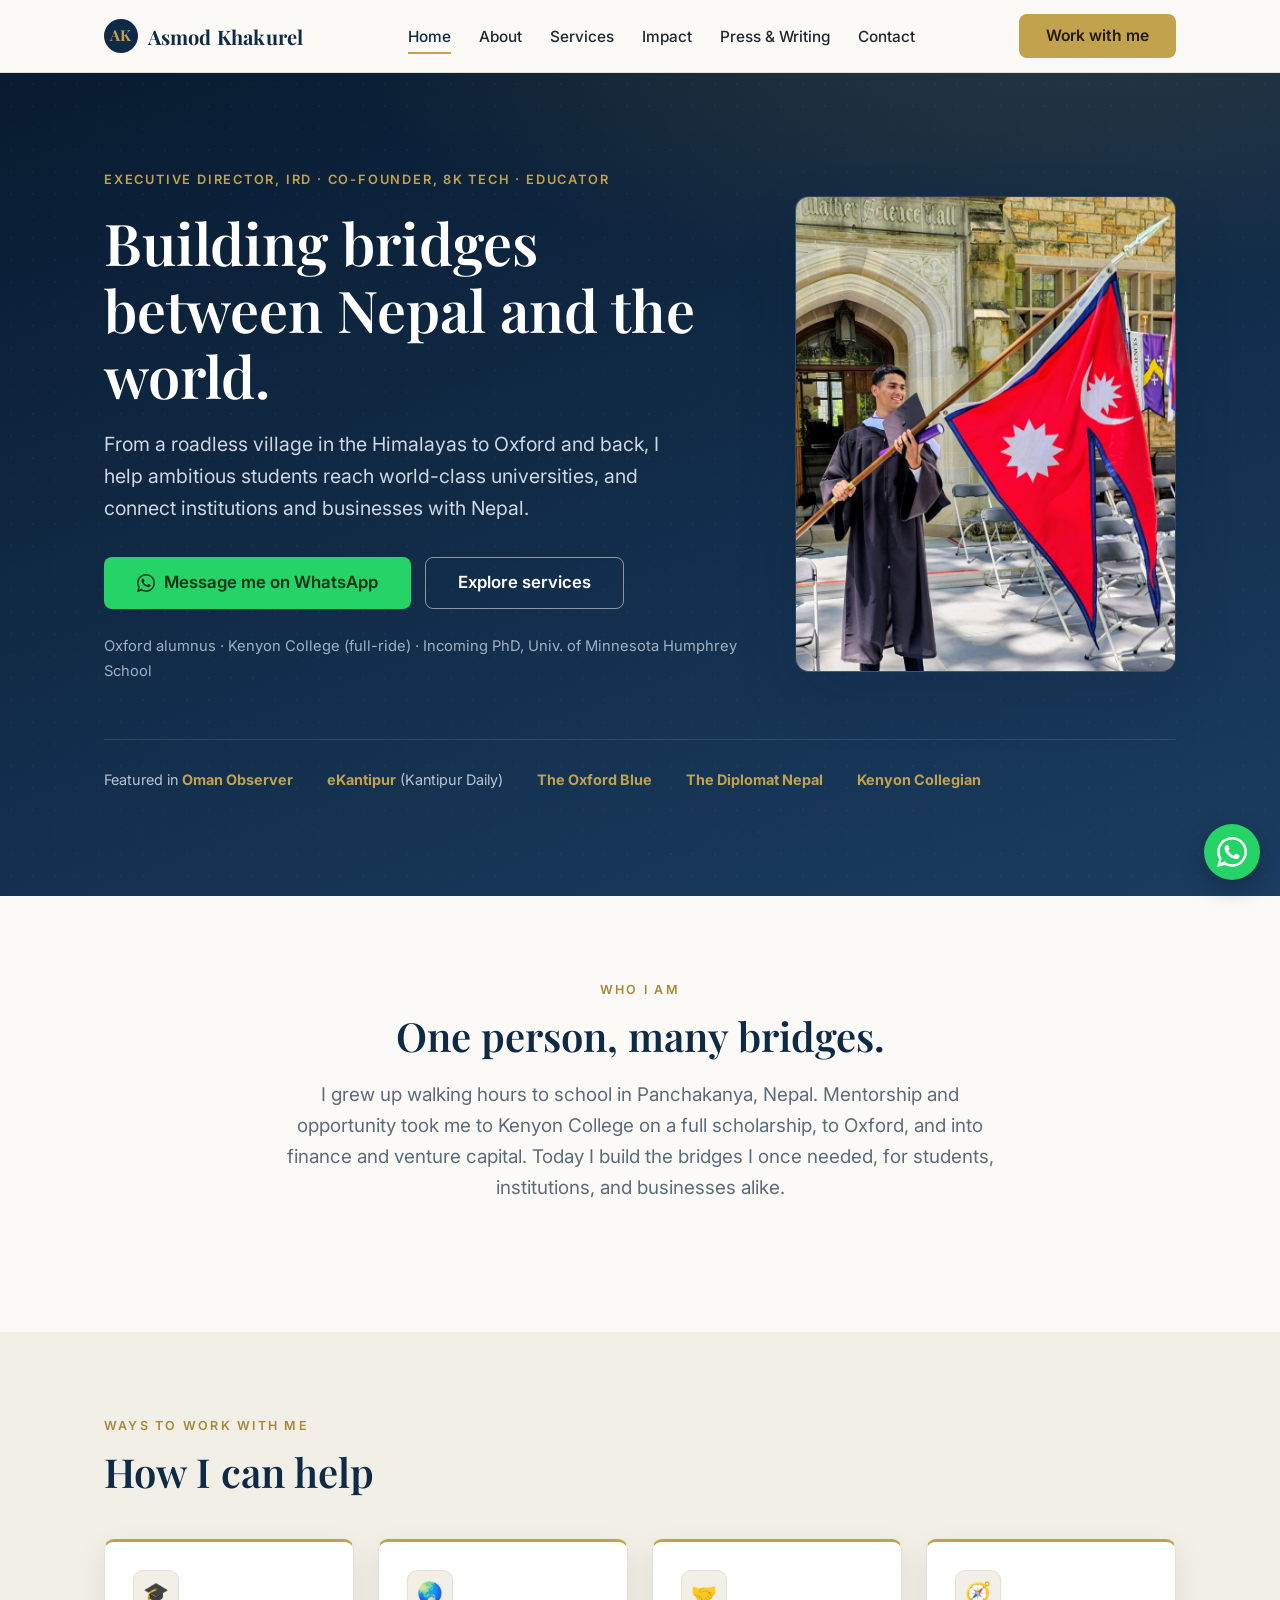
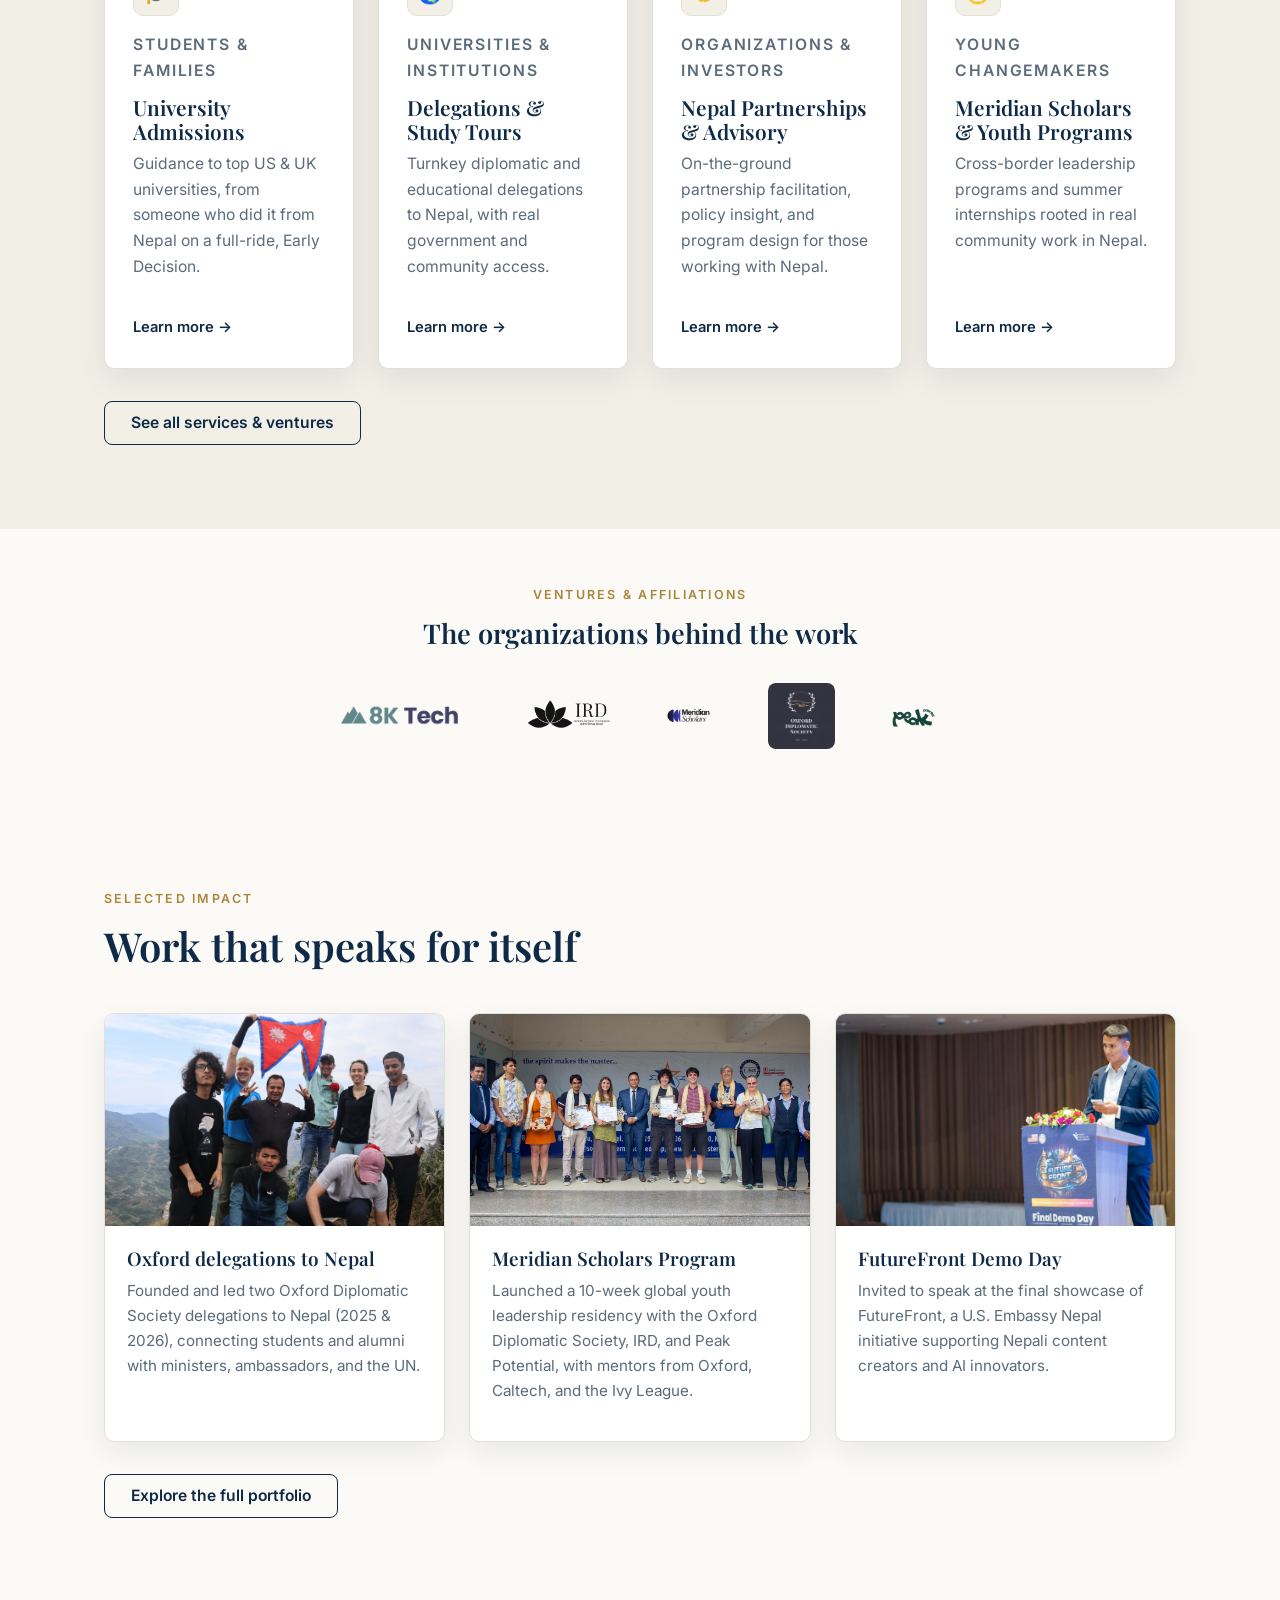
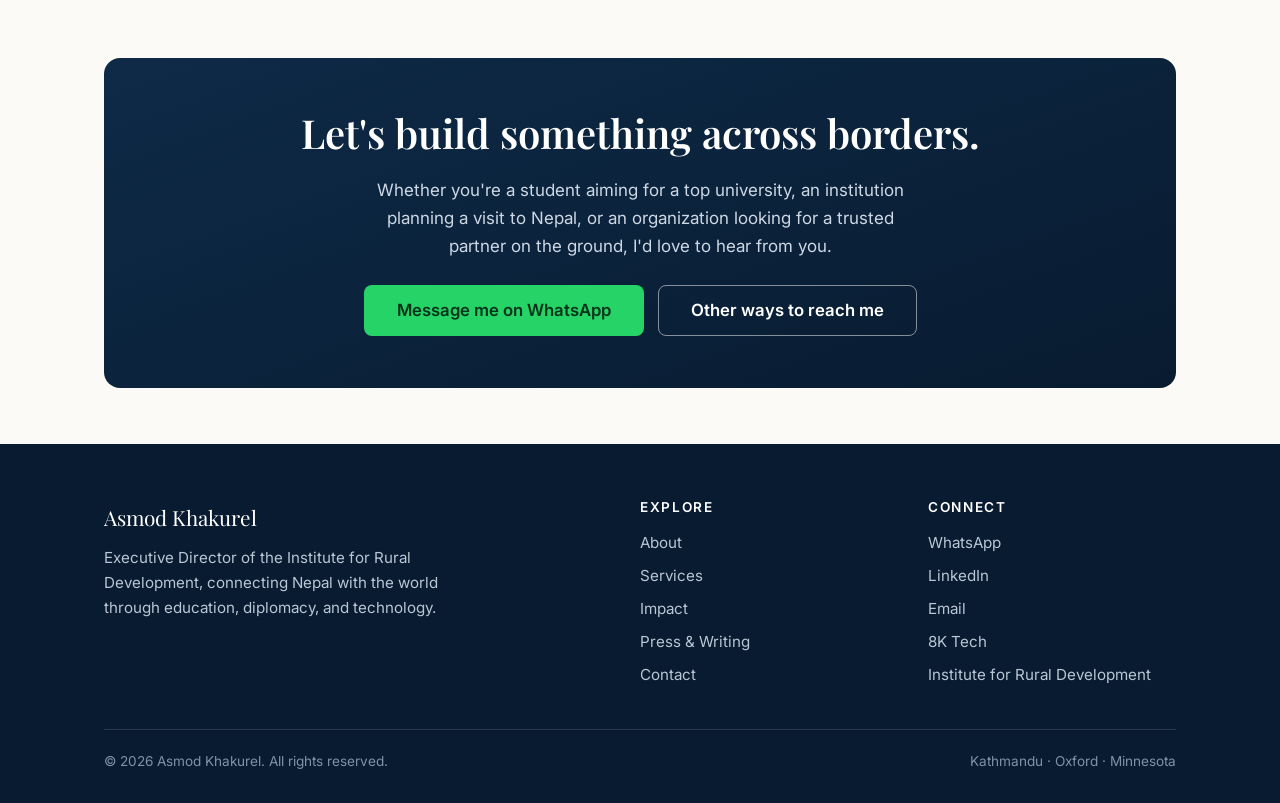
==== commit ec40423f: "Add photos, logos, videos; FutureFront/APT/USEF content; Executive Director title" ====
--- a/index.html
+++ b/index.html
@@ -37,7 +37,7 @@
     <div class="container">
       <div class="hero__grid">
         <div>
-          <p class="hero__tag">Educator · Founder · Bridge-builder</p>
+          <p class="hero__tag">Executive Director, IRD · Co-founder, 8K Tech · Educator</p>
           <h1>Building bridges between Nepal and the world.</h1>
           <p class="hero__lead">From a roadless village in the Himalayas to Oxford and back, I help ambitious students reach world-class universities, and connect institutions and businesses with Nepal.</p>
           <div class="hero__cta">
@@ -50,8 +50,7 @@
           <p class="hero__meta">Oxford alumnus · Kenyon College (full-ride) · Incoming PhD, Univ. of Minnesota Humphrey School</p>
         </div>
         <div>
-          <!-- TODO: swap for a strong professional portrait when available -->
-          <img class="hero__portrait" src="assets/img/profile-pic.png" alt="Asmod Khakurel"
+          <img class="hero__portrait" src="assets/img/site/asmod-kenyon-flag.jpg" alt="Asmod Khakurel with the Nepal flag at his Kenyon College graduation"
                onerror="this.classList.add('hero__portrait-ph');this.removeAttribute('src');this.alt='AK';">
         </div>
       </div>
@@ -120,6 +119,23 @@
     </div>
   </section>
 
+  <!-- ============ AFFILIATIONS ============ -->
+  <section class="section section--tight">
+    <div class="container">
+      <div class="section__head center" style="margin-bottom:34px;">
+        <p class="eyebrow">Ventures &amp; affiliations</p>
+        <h2 style="font-size:1.7rem;">The organizations behind the work</h2>
+      </div>
+      <div class="partners">
+        <img src="assets/img/site/logo-8ktech.png" alt="8K Tech">
+        <img src="assets/img/site/logo-ird.png" alt="Institute for Rural Development">
+        <img src="assets/img/site/logo-meridian.png" alt="Meridian Scholars">
+        <img class="oxd" src="assets/img/site/logo-oxdiplo.png" alt="Oxford Diplomatic Society">
+        <img src="assets/img/site/logo-peakpotential.png" alt="Peak Potential">
+      </div>
+    </div>
+  </section>
+
   <!-- ============ SELECTED IMPACT ============ -->
   <section class="section">
     <div class="container">
@@ -127,18 +143,27 @@
         <p class="eyebrow">Selected impact</p>
         <h2>Work that speaks for itself</h2>
       </div>
-      <div class="grid grid-3">
-        <div class="card">
-          <h3>Oxford delegations to Nepal</h3>
-          <p>Founded and led two Oxford Diplomatic Society delegations to Nepal (2025 &amp; 2026), connecting students and alumni with ministers, ambassadors, and the UN.</p>
-        </div>
-        <div class="card">
-          <h3>Meridian Scholars Program</h3>
-          <p>Launched a 10-week global youth leadership residency with the Oxford Diplomatic Society, IRD, and Peak Potential, with mentors from Oxford, Caltech &amp; the Ivy League.</p>
-        </div>
-        <div class="card">
-          <h3>Youth Voices at the PMO</h3>
-          <p>Coordinated a Youth Policy Dialogue at Nepal's Prime Minister's Office, putting young professionals face to face with senior leadership.</p>
+      <div class="icards">
+        <div class="icard">
+          <img class="icard__img" src="assets/img/site/ox25-kalinchowk.jpg" alt="Oxford delegation trek in Nepal">
+          <div class="icard__body">
+            <h3>Oxford delegations to Nepal</h3>
+            <p>Founded and led two Oxford Diplomatic Society delegations to Nepal (2025 &amp; 2026), connecting students and alumni with ministers, ambassadors, and the UN.</p>
+          </div>
+        </div>
+        <div class="icard">
+          <img class="icard__img" src="assets/img/site/interns2.jpg" alt="Meridian Scholars and interns in Nepal">
+          <div class="icard__body">
+            <h3>Meridian Scholars Program</h3>
+            <p>Launched a 10-week global youth leadership residency with the Oxford Diplomatic Society, IRD, and Peak Potential, with mentors from Oxford, Caltech, and the Ivy League.</p>
+          </div>
+        </div>
+        <div class="icard">
+          <img class="icard__img" src="assets/img/site/futurefront.jpg" alt="Speaking at FutureFront Demo Day">
+          <div class="icard__body">
+            <h3>FutureFront Demo Day</h3>
+            <p>Invited to speak at the final showcase of FutureFront, a U.S. Embassy Nepal initiative supporting Nepali content creators and AI innovators.</p>
+          </div>
         </div>
       </div>
       <div class="btn-row" style="margin-top:32px;">
@@ -167,7 +192,7 @@
       <div class="footer-grid">
         <div>
           <div class="footer-brand">Asmod Khakurel</div>
-          <p class="about-blurb">Educator, founder, and bridge-builder connecting Nepal with the world, through education, diplomacy, and technology.</p>
+          <p class="about-blurb">Executive Director of the Institute for Rural Development, connecting Nepal with the world through education, diplomacy, and technology.</p>
         </div>
         <div>
           <h4>Explore</h4>
--- a/style.css
+++ b/style.css
@@ -254,6 +254,46 @@
 .wa-float:hover { transform: scale(1.08); }
 .wa-float svg { width: 30px; height: 30px; fill: #fff; }
 
+/* ---------- Image cards (impact) ---------- */
+.icards { display:grid; grid-template-columns: repeat(3,1fr); gap:24px; }
+.icard { background:var(--white); border:1px solid var(--line); border-radius:var(--radius); overflow:hidden; box-shadow:var(--shadow); display:flex; flex-direction:column; transition:transform .2s, box-shadow .2s; }
+.icard:hover { transform:translateY(-3px); box-shadow:var(--shadow-lg); }
+.icard__img { width:100%; aspect-ratio:16/10; object-fit:cover; background:var(--paper-2); display:block; }
+.icard__body { padding:22px; display:flex; flex-direction:column; flex:1; }
+.icard .when { color:var(--gold-600); font-weight:600; font-size:.78rem; text-transform:uppercase; letter-spacing:.08em; margin-bottom:.4rem; }
+.icard h3 { font-size:1.18rem; margin-bottom:.5rem; }
+.icard p { color:var(--muted); font-size:.95rem; margin:0 0 1rem; }
+.icard .more { margin-top:auto; font-weight:600; font-size:.9rem; color:var(--navy); }
+.icard .more:hover { color:var(--gold-600); }
+
+/* ---------- Partners / affiliations ---------- */
+.partners { display:flex; flex-wrap:wrap; align-items:center; justify-content:center; gap:36px 52px; }
+.partners img { height:52px; width:auto; opacity:.92; transition:opacity .2s, transform .2s; }
+.partners img:hover { opacity:1; transform:translateY(-2px); }
+.partners img.oxd { height:66px; border-radius:8px; }
+
+/* ---------- Video embed ---------- */
+.video-embed { position:relative; width:100%; aspect-ratio:16/9; border-radius:10px; overflow:hidden; margin:6px 0; border:1px solid var(--line); background:#000; }
+.video-embed iframe { position:absolute; inset:0; width:100%; height:100%; border:0; }
+
+/* ---------- Service media ---------- */
+.svc-media { width:100%; border-radius:10px; border:1px solid var(--line); box-shadow:var(--shadow); object-fit:cover; }
+.svc-media-grid { display:grid; grid-template-columns:1fr 1fr; gap:12px; }
+.svc-media-grid img { width:100%; aspect-ratio:4/3; object-fit:cover; border-radius:8px; border:1px solid var(--line); }
+.venture-logo { height:40px; width:auto; margin-bottom:16px; }
+
+/* ---------- Photo gallery ---------- */
+.gallery { display:grid; grid-template-columns:repeat(4,1fr); gap:14px; }
+.gallery figure { margin:0; }
+.gallery img { width:100%; aspect-ratio:4/3; object-fit:cover; border-radius:8px; border:1px solid var(--line); box-shadow:var(--shadow); transition:transform .2s; }
+.gallery img:hover { transform:scale(1.02); }
+.gallery figcaption { font-size:.8rem; color:var(--muted); margin-top:7px; line-height:1.4; }
+
+@media (max-width:960px){ .icards{ grid-template-columns:repeat(2,1fr);} .gallery{ grid-template-columns:repeat(3,1fr);} }
+@media (max-width:560px){ .gallery{ grid-template-columns:repeat(2,1fr);} }
+@media (max-width:960px){ .icards{ grid-template-columns:repeat(2,1fr);} }
+@media (max-width:760px){ .icards{ grid-template-columns:1fr;} .partners img{ height:40px;} .partners img.oxd{ height:52px;} }
+
 /* ---------- Responsive ---------- */
 @media (max-width: 960px) {
   .hero__grid { grid-template-columns: 1fr; }
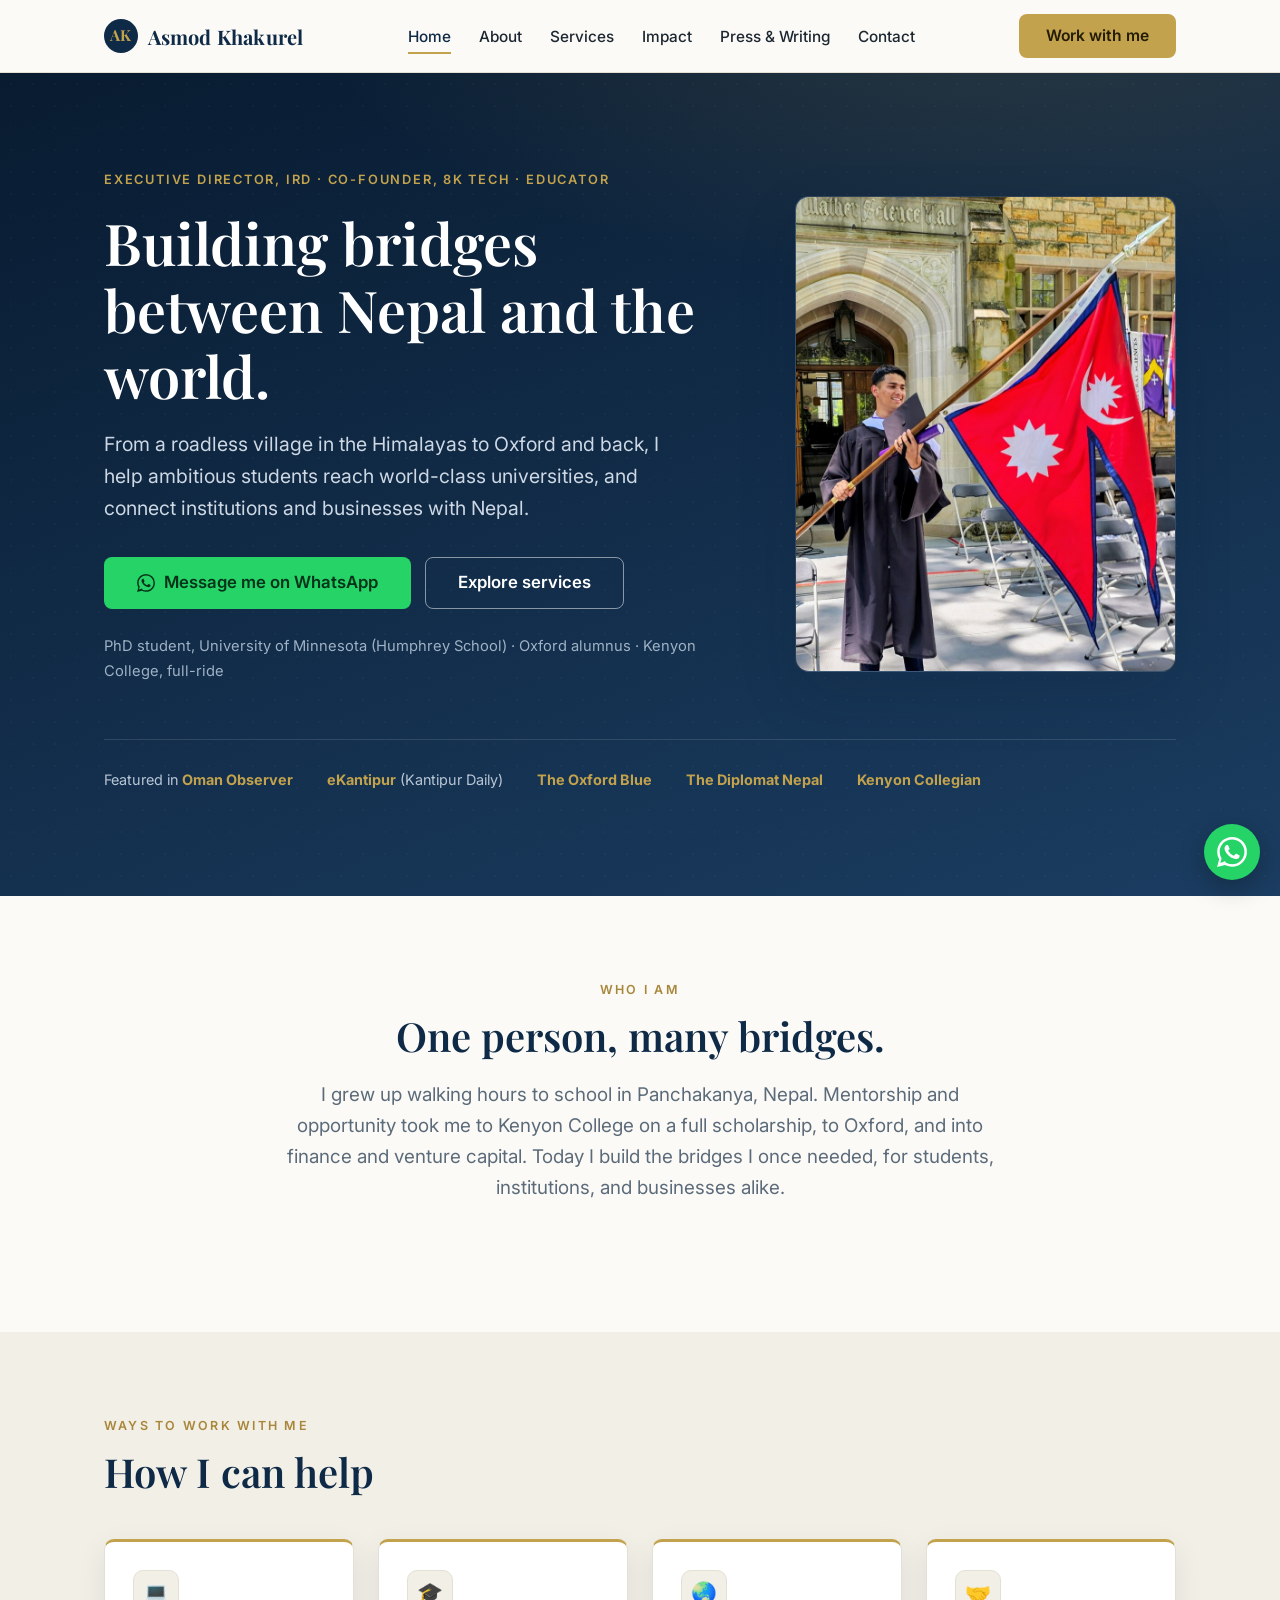
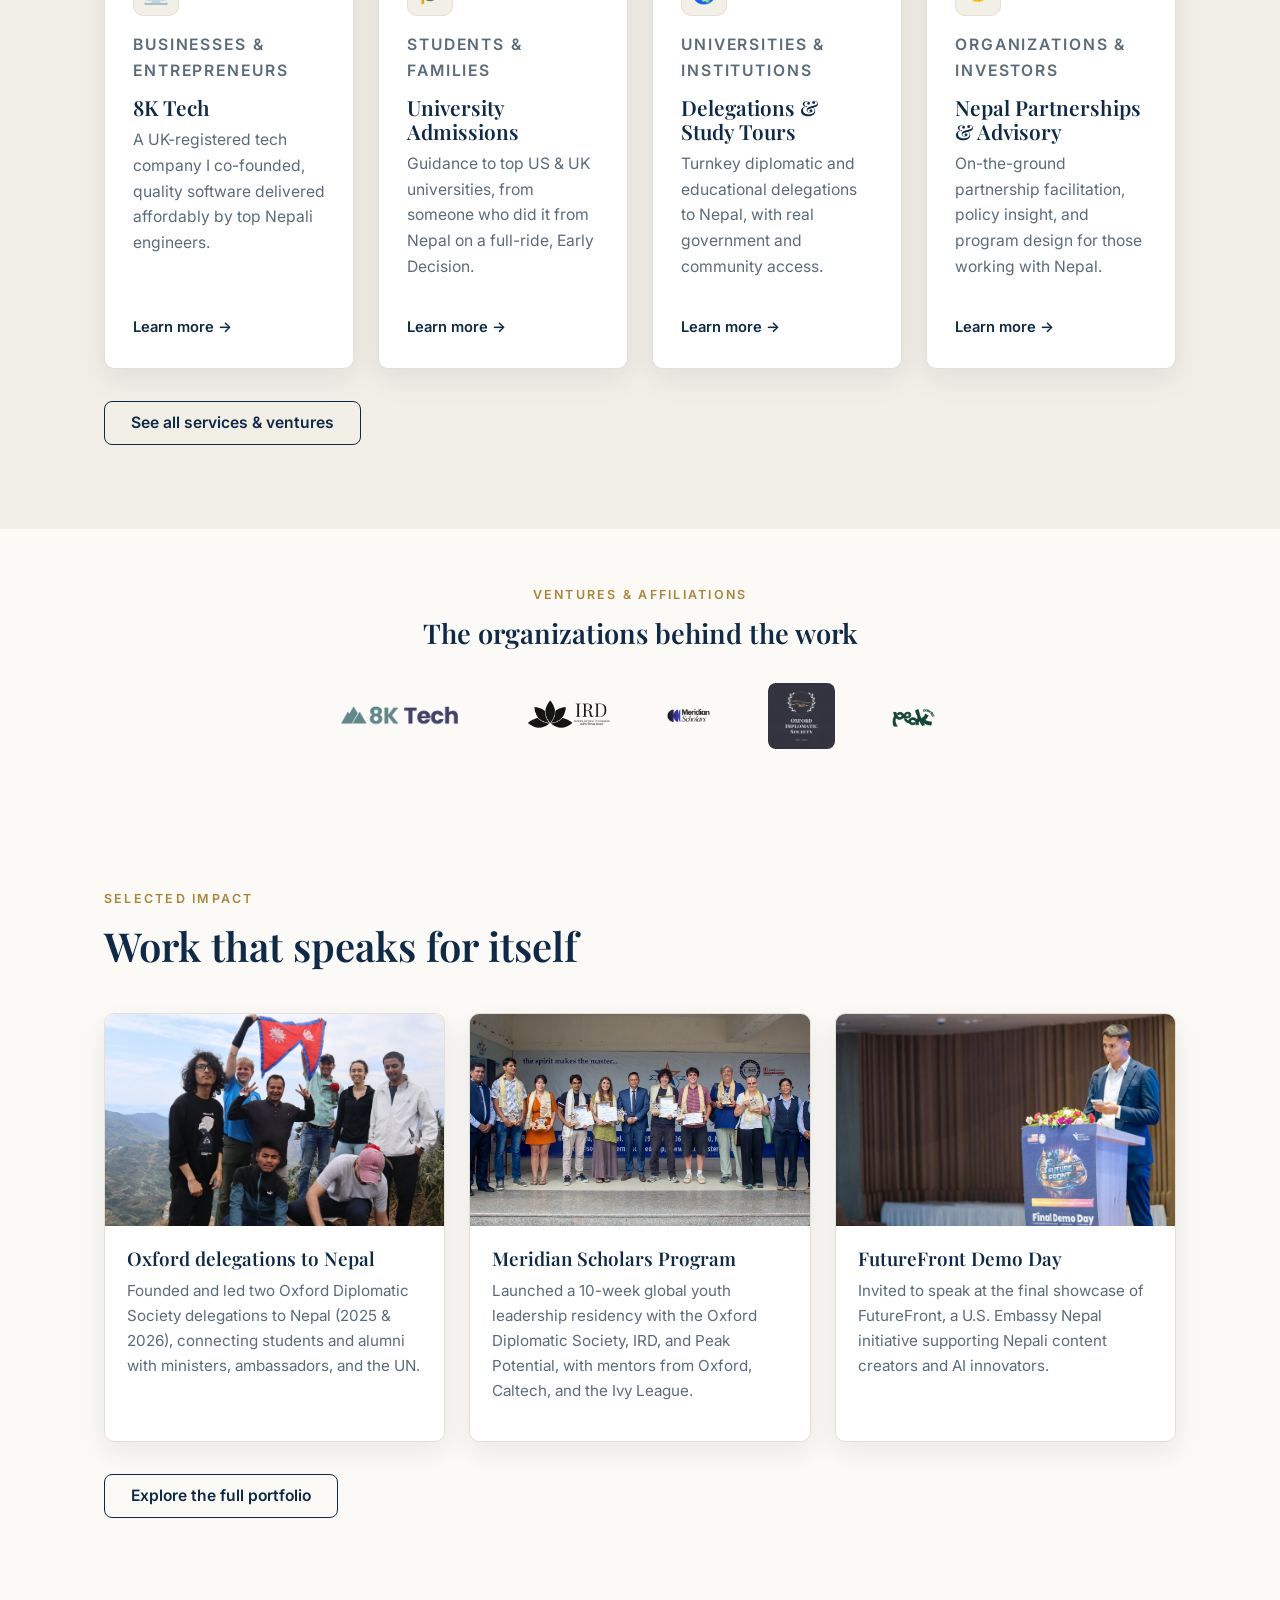
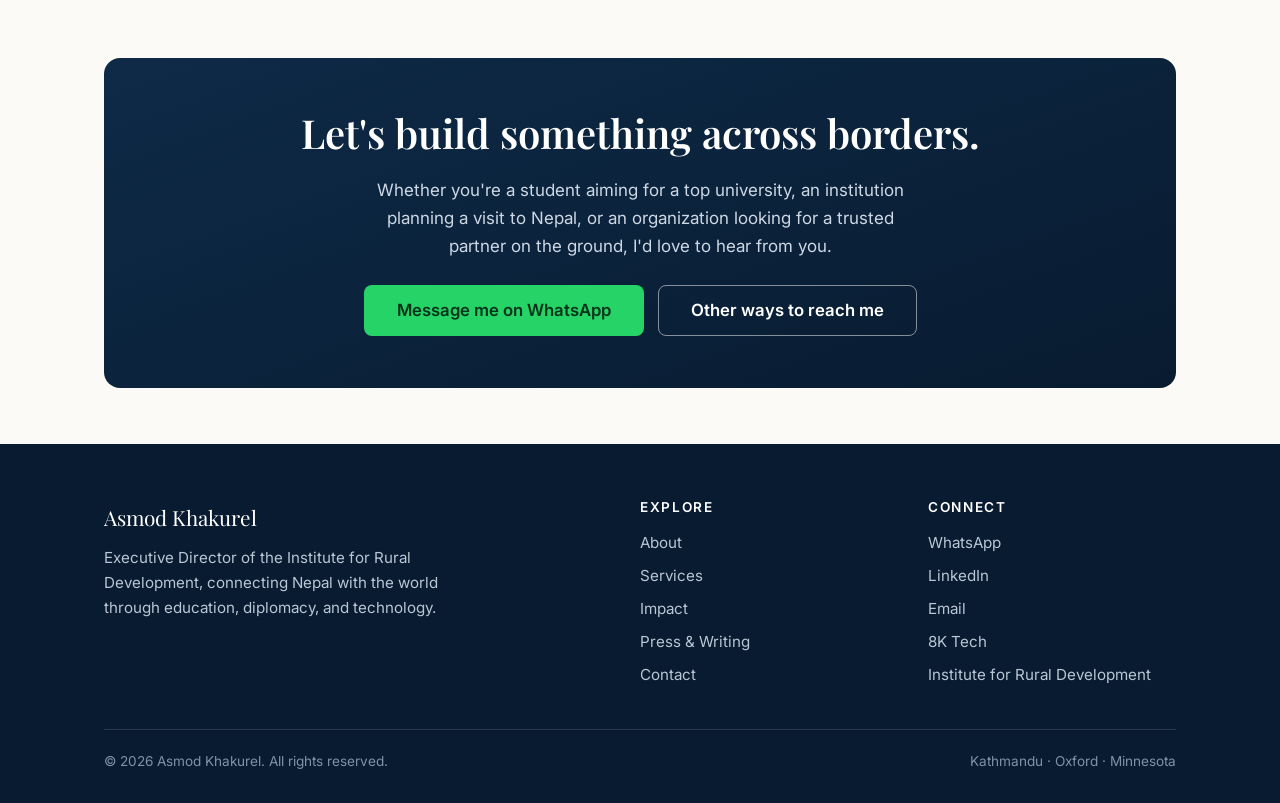
==== commit b314d4de: "Lead Services with 8K Tech; add Kenyon Admissions & PMO roles; emphasize PhD; fix eKantipur label" ====
--- a/index.html
+++ b/index.html
@@ -47,7 +47,7 @@
             </a>
             <a class="btn btn-outline btn-lg" href="services.html">Explore services</a>
           </div>
-          <p class="hero__meta">Oxford alumnus · Kenyon College (full-ride) · Incoming PhD, Univ. of Minnesota Humphrey School</p>
+          <p class="hero__meta">PhD student, University of Minnesota (Humphrey School) · Oxford alumnus · Kenyon College, full-ride</p>
         </div>
         <div>
           <img class="hero__portrait" src="assets/img/site/asmod-kenyon-flag.jpg" alt="Asmod Khakurel with the Nepal flag at his Kenyon College graduation"
@@ -85,6 +85,13 @@
       </div>
       <div class="grid grid-4">
         <div class="card">
+          <div class="card__icon">💻</div>
+          <p class="card__aud">Businesses &amp; entrepreneurs</p>
+          <h3>8K Tech</h3>
+          <p>A UK-registered tech company I co-founded, quality software delivered affordably by top Nepali engineers.</p>
+          <div class="card__foot"><a class="more" href="services.html#tech">Learn more →</a></div>
+        </div>
+        <div class="card">
           <div class="card__icon">🎓</div>
           <p class="card__aud">Students &amp; families</p>
           <h3>University Admissions</h3>
@@ -104,13 +111,6 @@
           <h3>Nepal Partnerships &amp; Advisory</h3>
           <p>On-the-ground partnership facilitation, policy insight, and program design for those working with Nepal.</p>
           <div class="card__foot"><a class="more" href="services.html#advisory">Learn more →</a></div>
-        </div>
-        <div class="card">
-          <div class="card__icon">🧭</div>
-          <p class="card__aud">Young changemakers</p>
-          <h3>Meridian Scholars &amp; Youth Programs</h3>
-          <p>Cross-border leadership programs and summer internships rooted in real community work in Nepal.</p>
-          <div class="card__foot"><a class="more" href="services.html#youth">Learn more →</a></div>
         </div>
       </div>
       <div class="btn-row" style="margin-top:32px;">
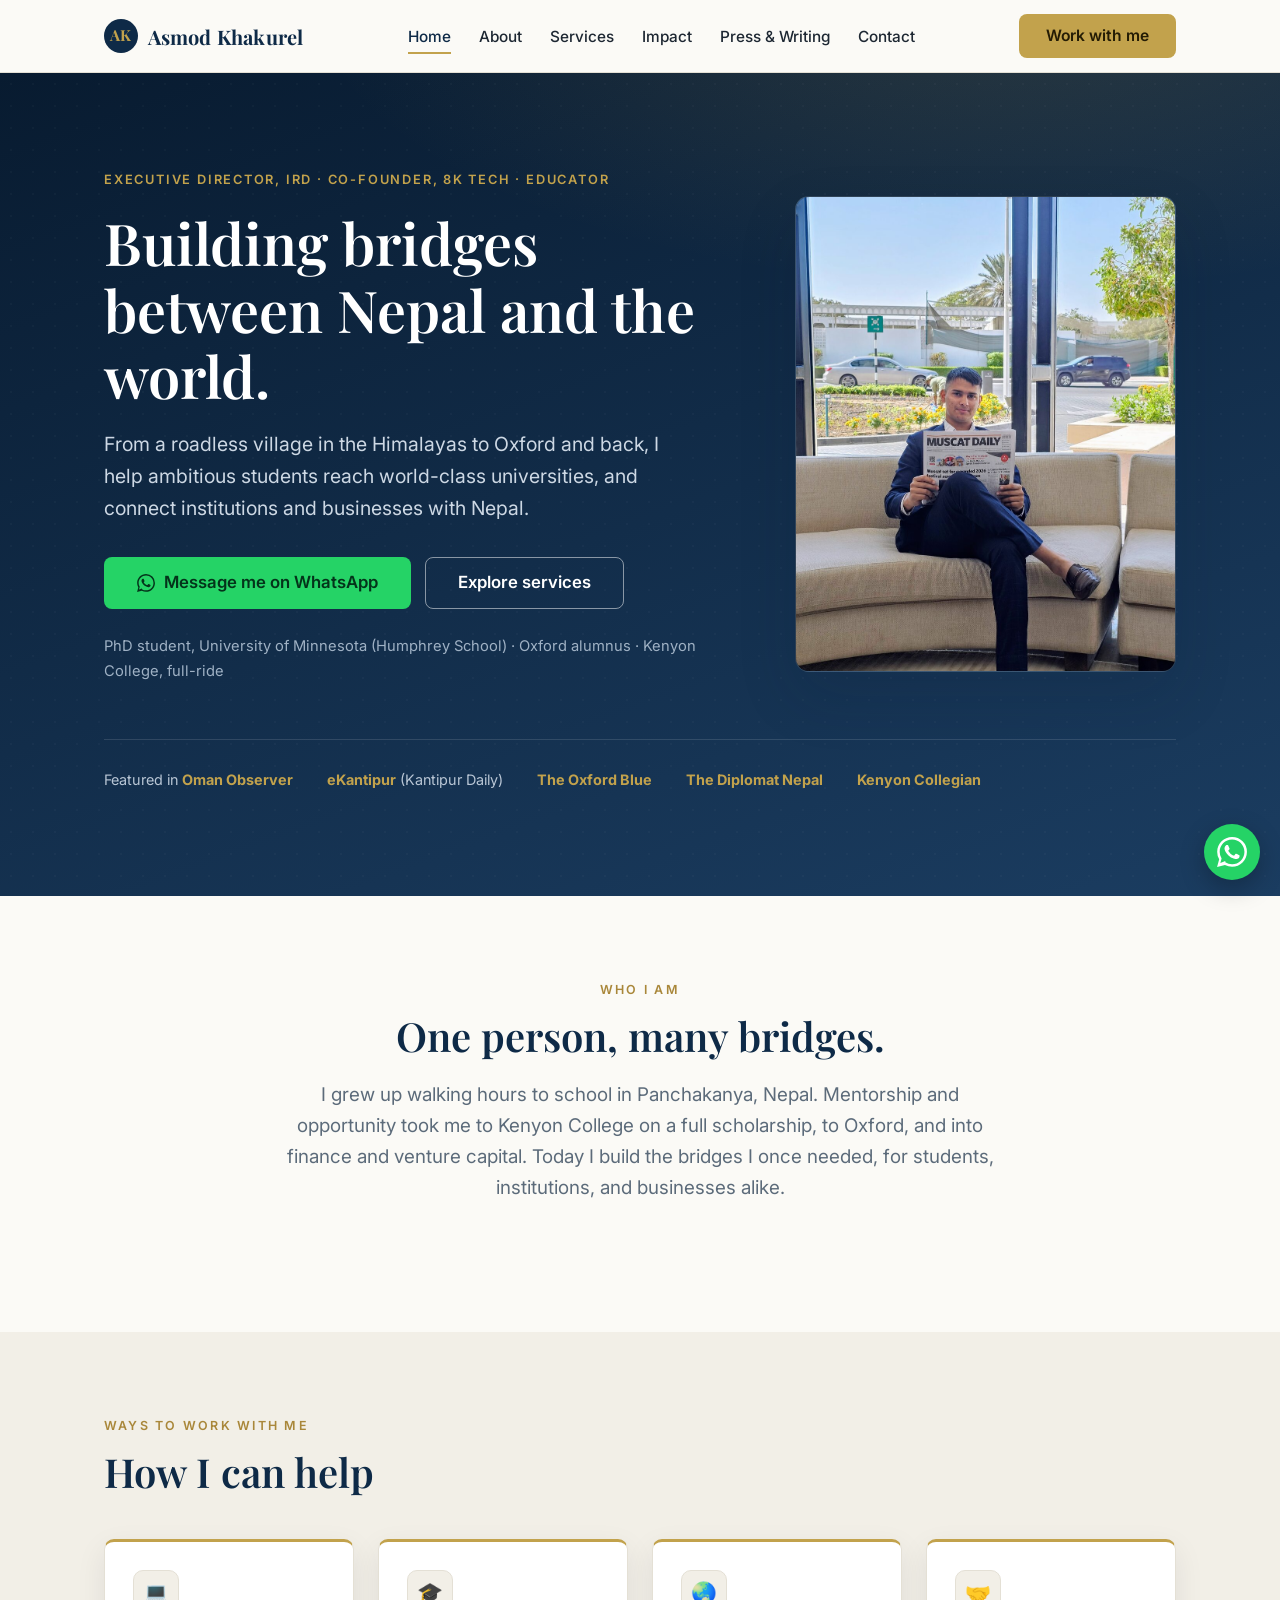
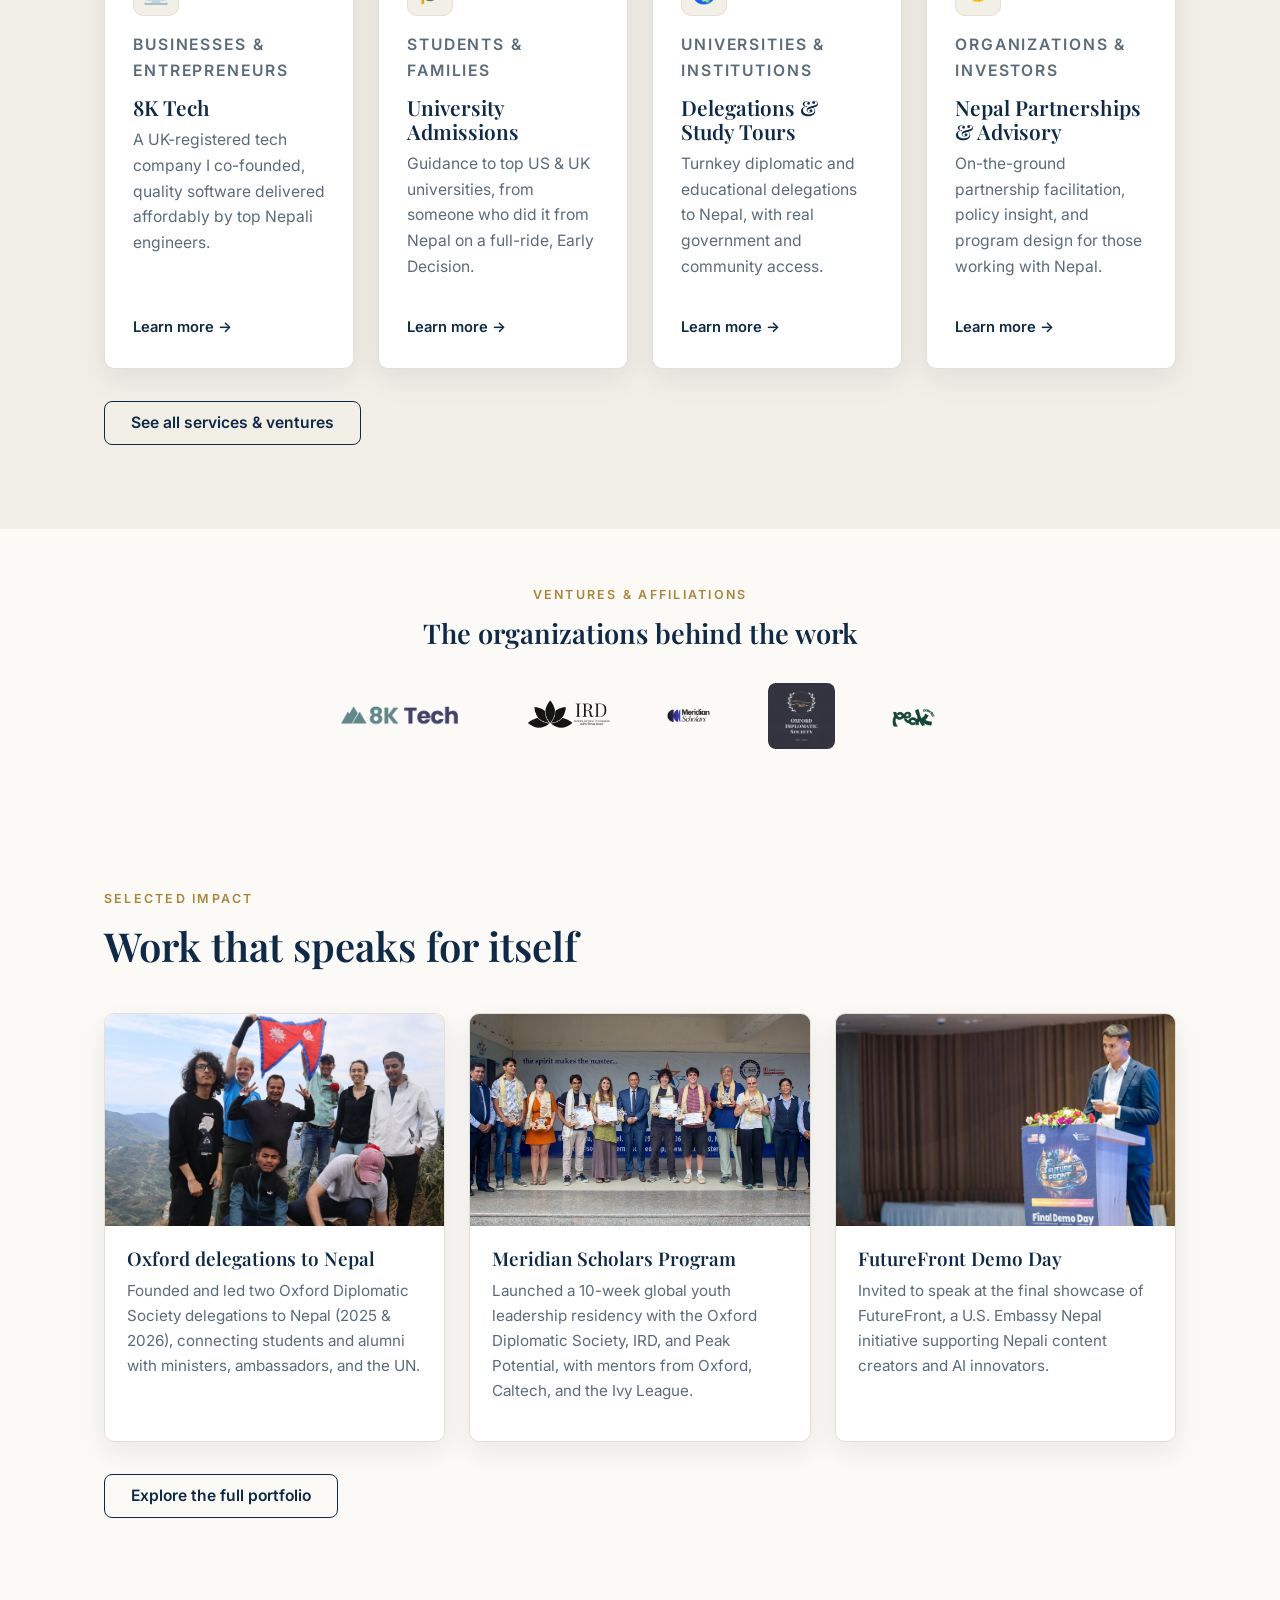
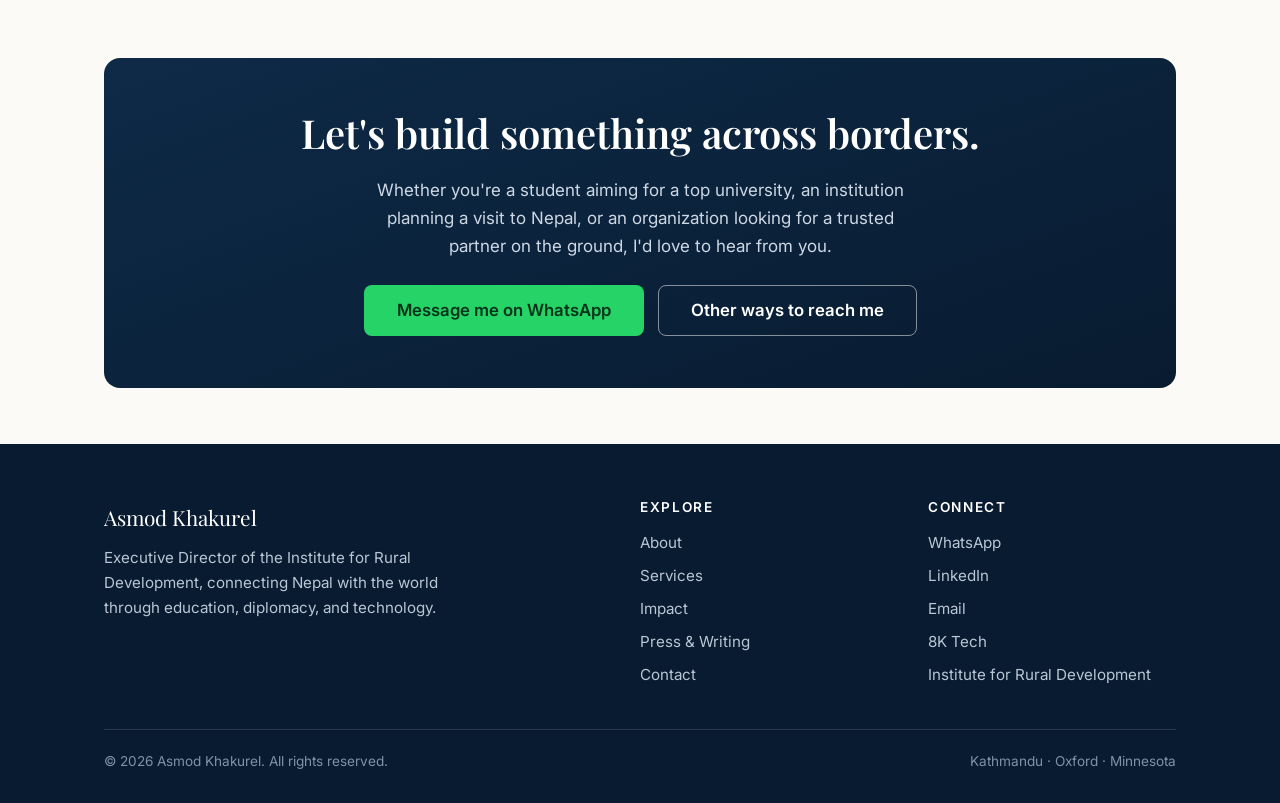
==== commit 46f9773a: "Use Muscat Daily photo for homepage hero; keep Nepal flag on About" ====
--- a/index.html
+++ b/index.html
@@ -50,7 +50,7 @@
           <p class="hero__meta">PhD student, University of Minnesota (Humphrey School) · Oxford alumnus · Kenyon College, full-ride</p>
         </div>
         <div>
-          <img class="hero__portrait" src="assets/img/site/asmod-kenyon-flag.jpg" alt="Asmod Khakurel with the Nepal flag at his Kenyon College graduation"
+          <img class="hero__portrait" src="assets/img/site/asmod-muscat.jpg" alt="Asmod Khakurel reading the Muscat Daily in Oman"
                onerror="this.classList.add('hero__portrait-ph');this.removeAttribute('src');this.alt='AK';">
         </div>
       </div>
--- a/style.css
+++ b/style.css
@@ -279,7 +279,7 @@
 /* ---------- Service media ---------- */
 .svc-media { width:100%; border-radius:10px; border:1px solid var(--line); box-shadow:var(--shadow); object-fit:cover; }
 .svc-media-grid { display:grid; grid-template-columns:1fr 1fr; gap:12px; }
-.svc-media-grid img { width:100%; aspect-ratio:4/3; object-fit:cover; border-radius:8px; border:1px solid var(--line); }
+.svc-media-grid img { width:100%; aspect-ratio:1/1; object-fit:cover; border-radius:8px; border:1px solid var(--line); }
 .venture-logo { height:40px; width:auto; margin-bottom:16px; }
 
 /* ---------- Photo gallery ---------- */
@@ -288,6 +288,8 @@
 .gallery img { width:100%; aspect-ratio:4/3; object-fit:cover; border-radius:8px; border:1px solid var(--line); box-shadow:var(--shadow); transition:transform .2s; }
 .gallery img:hover { transform:scale(1.02); }
 .gallery figcaption { font-size:.8rem; color:var(--muted); margin-top:7px; line-height:1.4; }
+.gallery--sq { grid-template-columns:repeat(3,1fr); }
+.gallery--sq img { aspect-ratio:1/1; }
 
 @media (max-width:960px){ .icards{ grid-template-columns:repeat(2,1fr);} .gallery{ grid-template-columns:repeat(3,1fr);} }
 @media (max-width:560px){ .gallery{ grid-template-columns:repeat(2,1fr);} }
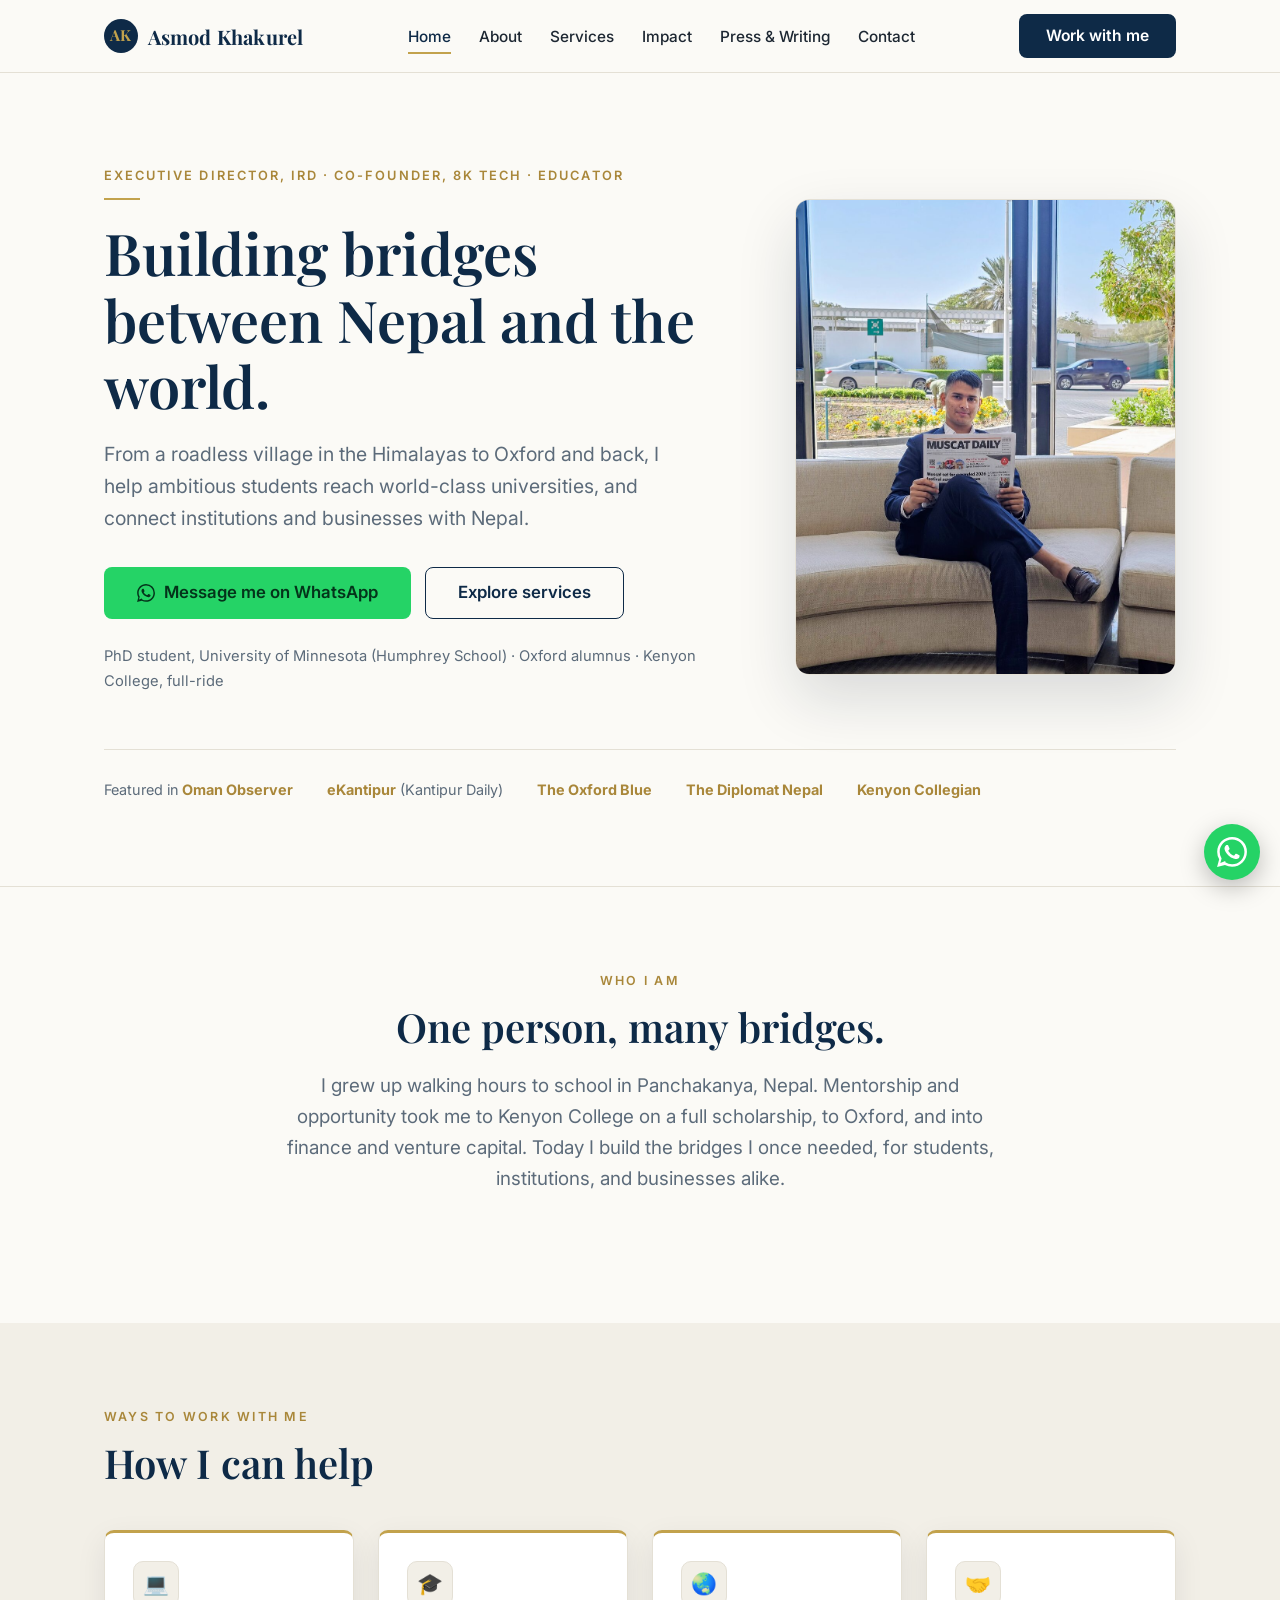
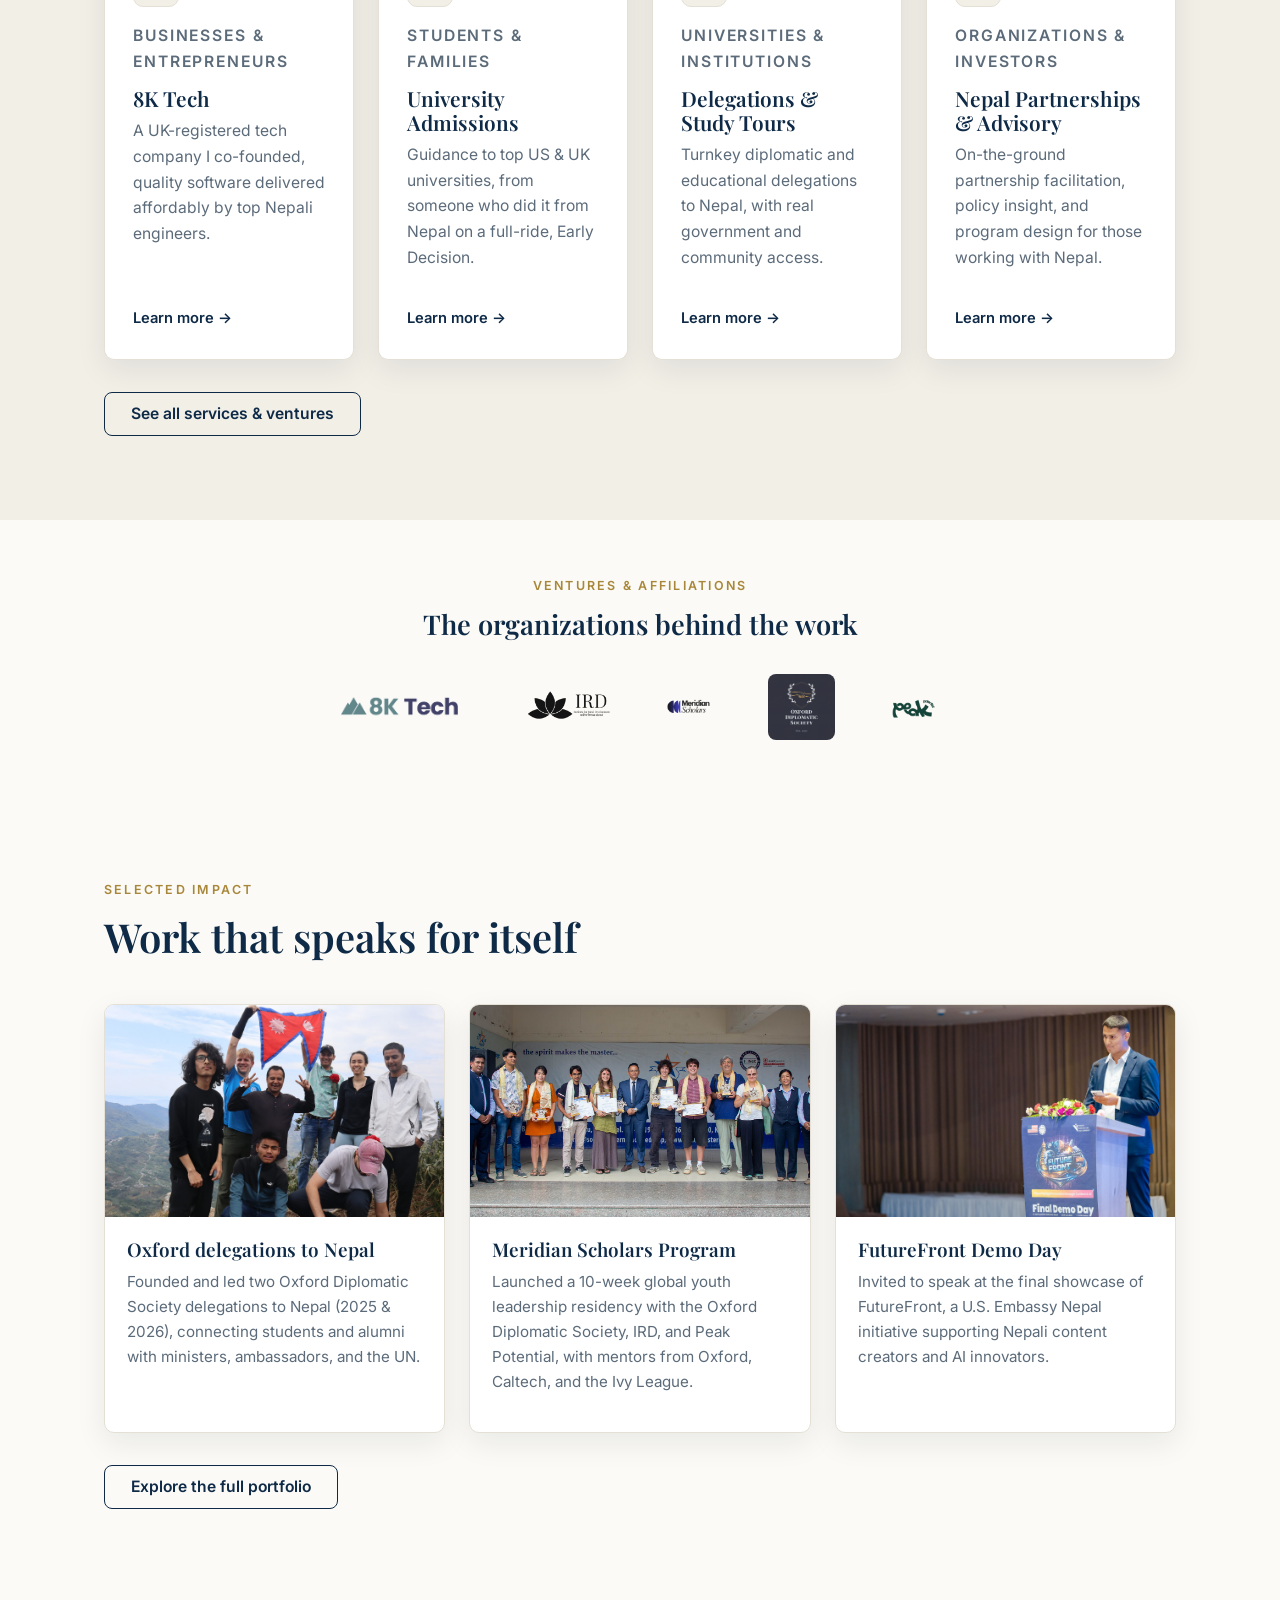
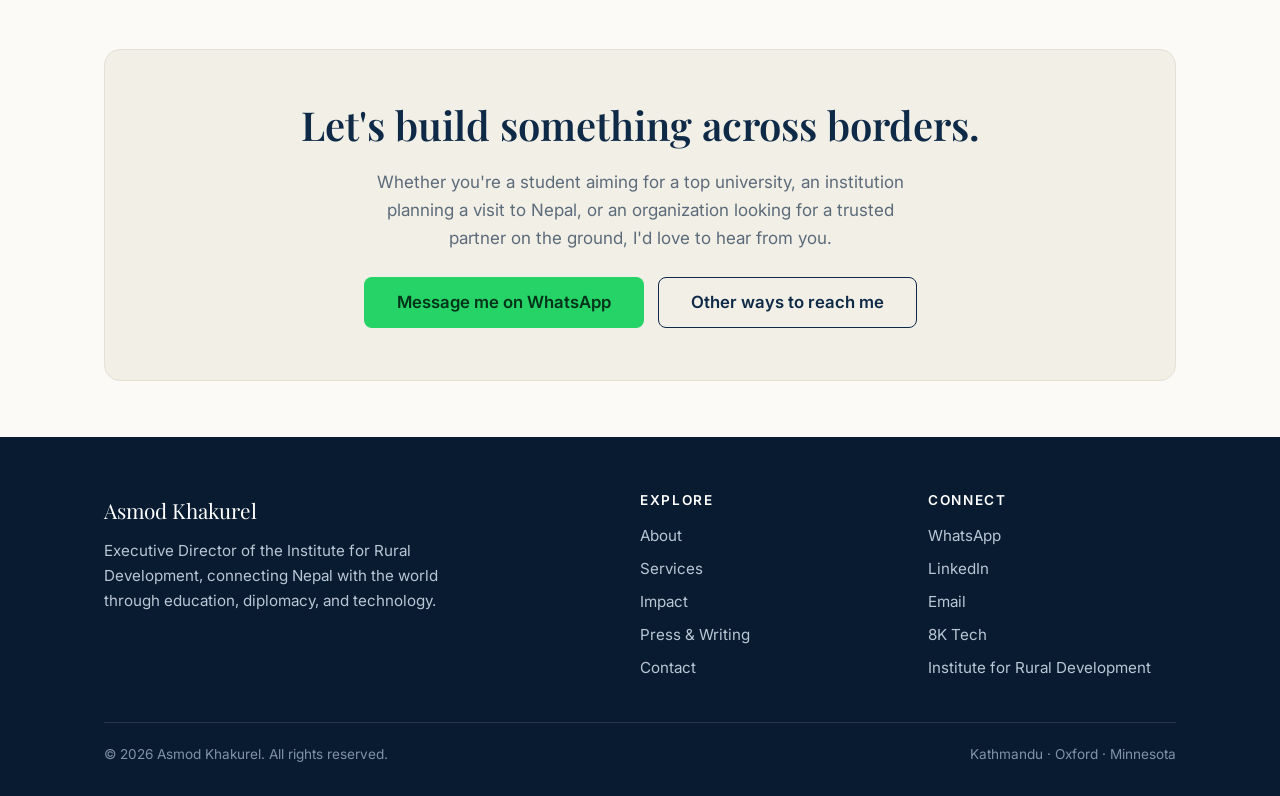
==== commit fcf046ec: "New minimal favicon (charcoal + cream A): ico, 16/32px, apple-touch across all pages" ====
--- a/index.html
+++ b/index.html
@@ -5,7 +5,10 @@
   <meta name="viewport" content="width=device-width, initial-scale=1.0">
   <title>Asmod Khakurel — Educator, Founder & Bridge-builder</title>
   <meta name="description" content="Asmod Khakurel helps ambitious students reach world-class universities and connects institutions and businesses with Nepal. Oxford alumnus, Kenyon full-ride, incoming PhD at the University of Minnesota's Humphrey School.">
-  <link rel="icon" href="assets/img/Asmod%20Favicon.png">
+  <link rel="icon" type="image/png" sizes="32x32" href="assets/img/favicon-32.png">
+  <link rel="icon" type="image/png" sizes="16x16" href="assets/img/favicon-16.png">
+  <link rel="icon" href="favicon.ico" sizes="any">
+  <link rel="apple-touch-icon" href="assets/img/apple-touch-icon.png">
   <link rel="preconnect" href="https://fonts.googleapis.com">
   <link rel="preconnect" href="https://fonts.gstatic.com" crossorigin>
   <link href="https://fonts.googleapis.com/css2?family=Playfair+Display:wght@500;600;700&family=Inter:wght@400;500;600;700&display=swap" rel="stylesheet">
--- a/style.css
+++ b/style.css
@@ -79,10 +79,10 @@
   cursor: pointer; transition: all .2s ease; line-height: 1;
 }
 .btn svg { width: 18px; height: 18px; }
-.btn-primary { background: var(--gold); color: #241c05; }
-.btn-primary:hover { background: var(--gold-600); color: #fff; transform: translateY(-1px); }
-.btn-outline { border-color: rgba(255,255,255,.5); color: #fff; }
-.btn-outline:hover { background: rgba(255,255,255,.1); color: #fff; border-color:#fff; }
+.btn-primary { background: var(--navy); color: #fff; }
+.btn-primary:hover { background: var(--navy-900); color: #fff; transform: translateY(-1px); }
+.btn-outline { border-color: var(--navy); color: var(--navy); }
+.btn-outline:hover { background: var(--navy); color: #fff; border-color: var(--navy); }
 .btn-outline-dark { border-color: var(--navy); color: var(--navy); }
 .btn-outline-dark:hover { background: var(--navy); color: #fff; }
 .btn-whatsapp { background: var(--whatsapp); color: #04331a; }
@@ -117,37 +117,31 @@
 
 /* ---------- Hero ---------- */
 .hero {
-  background:
-    radial-gradient(1200px 500px at 80% -10%, rgba(194,162,76,.16), transparent 60%),
-    linear-gradient(160deg, var(--navy-900), var(--navy-700));
-  color: #eaf0f7;
-  padding: 96px 0 104px;
+  background: var(--paper);
+  color: var(--ink);
+  padding: 92px 0 84px;
   position: relative;
-  overflow: hidden;
-}
-.hero::after {
-  content:""; position:absolute; inset:0;
-  background-image: radial-gradient(rgba(255,255,255,.05) 1px, transparent 1px);
-  background-size: 22px 22px; opacity:.5; pointer-events:none;
+  border-bottom: 1px solid var(--line);
 }
 .hero .container { position: relative; z-index: 1; }
 .hero__grid { display: grid; grid-template-columns: 1.25fr .75fr; gap: 56px; align-items: center; }
-.hero h1 { color: #fff; margin-bottom: .35em; }
-.hero__tag { color: var(--gold); font-family: var(--sans); font-weight: 600; letter-spacing:.14em; text-transform: uppercase; font-size:.8rem; margin-bottom: 1.2rem; }
-.hero__lead { font-size: 1.22rem; color: #cdd8e4; max-width: 560px; margin-bottom: 2rem; }
+.hero h1 { color: var(--navy); margin-bottom: .35em; }
+.hero__tag { color: var(--gold-600); font-family: var(--sans); font-weight: 600; letter-spacing:.16em; text-transform: uppercase; font-size:.8rem; margin-bottom: 1.2rem; }
+.hero__tag::after { content:""; display:block; width:36px; height:2px; background: var(--gold); margin-top:12px; }
+.hero__lead { font-size: 1.22rem; color: var(--muted); max-width: 560px; margin-bottom: 2rem; }
 .hero__cta { display:flex; flex-wrap:wrap; gap:14px; margin-bottom: 1.6rem; }
-.hero__meta { font-size:.92rem; color:#9fb1c4; }
+.hero__meta { font-size:.92rem; color: var(--muted); }
 .hero__portrait {
   width: 100%; aspect-ratio: 4/5; border-radius: 14px; object-fit: cover;
-  border: 1px solid rgba(255,255,255,.15); box-shadow: var(--shadow-lg);
+  border: 1px solid var(--line); box-shadow: var(--shadow-lg);
   background: linear-gradient(160deg, var(--navy-700), var(--navy-900));
 }
 .hero__portrait-ph { display:grid; place-items:center; color: rgba(255,255,255,.35); font-family: var(--serif); font-size: 4rem; }
 
 /* stat / trust bar */
-.trust { border-top: 1px solid rgba(255,255,255,.12); margin-top: 40px; padding-top: 28px; display:flex; flex-wrap:wrap; gap: 34px; }
-.trust span { color:#b9c6d5; font-size:.9rem; }
-.trust b { color: var(--gold); }
+.trust { border-top: 1px solid var(--line); margin-top: 40px; padding-top: 28px; display:flex; flex-wrap:wrap; gap: 34px; }
+.trust span { color: var(--muted); font-size:.9rem; }
+.trust b { color: var(--gold-600); }
 
 /* ---------- Cards ---------- */
 .grid { display: grid; gap: 24px; }
@@ -230,9 +224,9 @@
 .note { background: var(--paper-2); border-left: 3px solid var(--gold); padding: 14px 18px; border-radius: 6px; font-size:.95rem; color: var(--muted); }
 
 /* ---------- CTA band ---------- */
-.cta-band { background: linear-gradient(160deg, var(--navy-800), var(--navy-900)); color:#fff; border-radius: 16px; padding: 52px; text-align:center; }
-.cta-band h2 { color:#fff; }
-.cta-band p { color:#cdd8e4; max-width: 560px; margin: 0 auto 1.6rem; }
+.cta-band { background: var(--paper-2); color: var(--ink); border: 1px solid var(--line); border-radius: 16px; padding: 52px; text-align:center; }
+.cta-band h2 { color: var(--navy); }
+.cta-band p { color: var(--muted); max-width: 560px; margin: 0 auto 1.6rem; }
 
 /* ---------- Footer ---------- */
 .site-footer { background: var(--navy-900); color: #b9c6d5; padding: 56px 0 30px; }
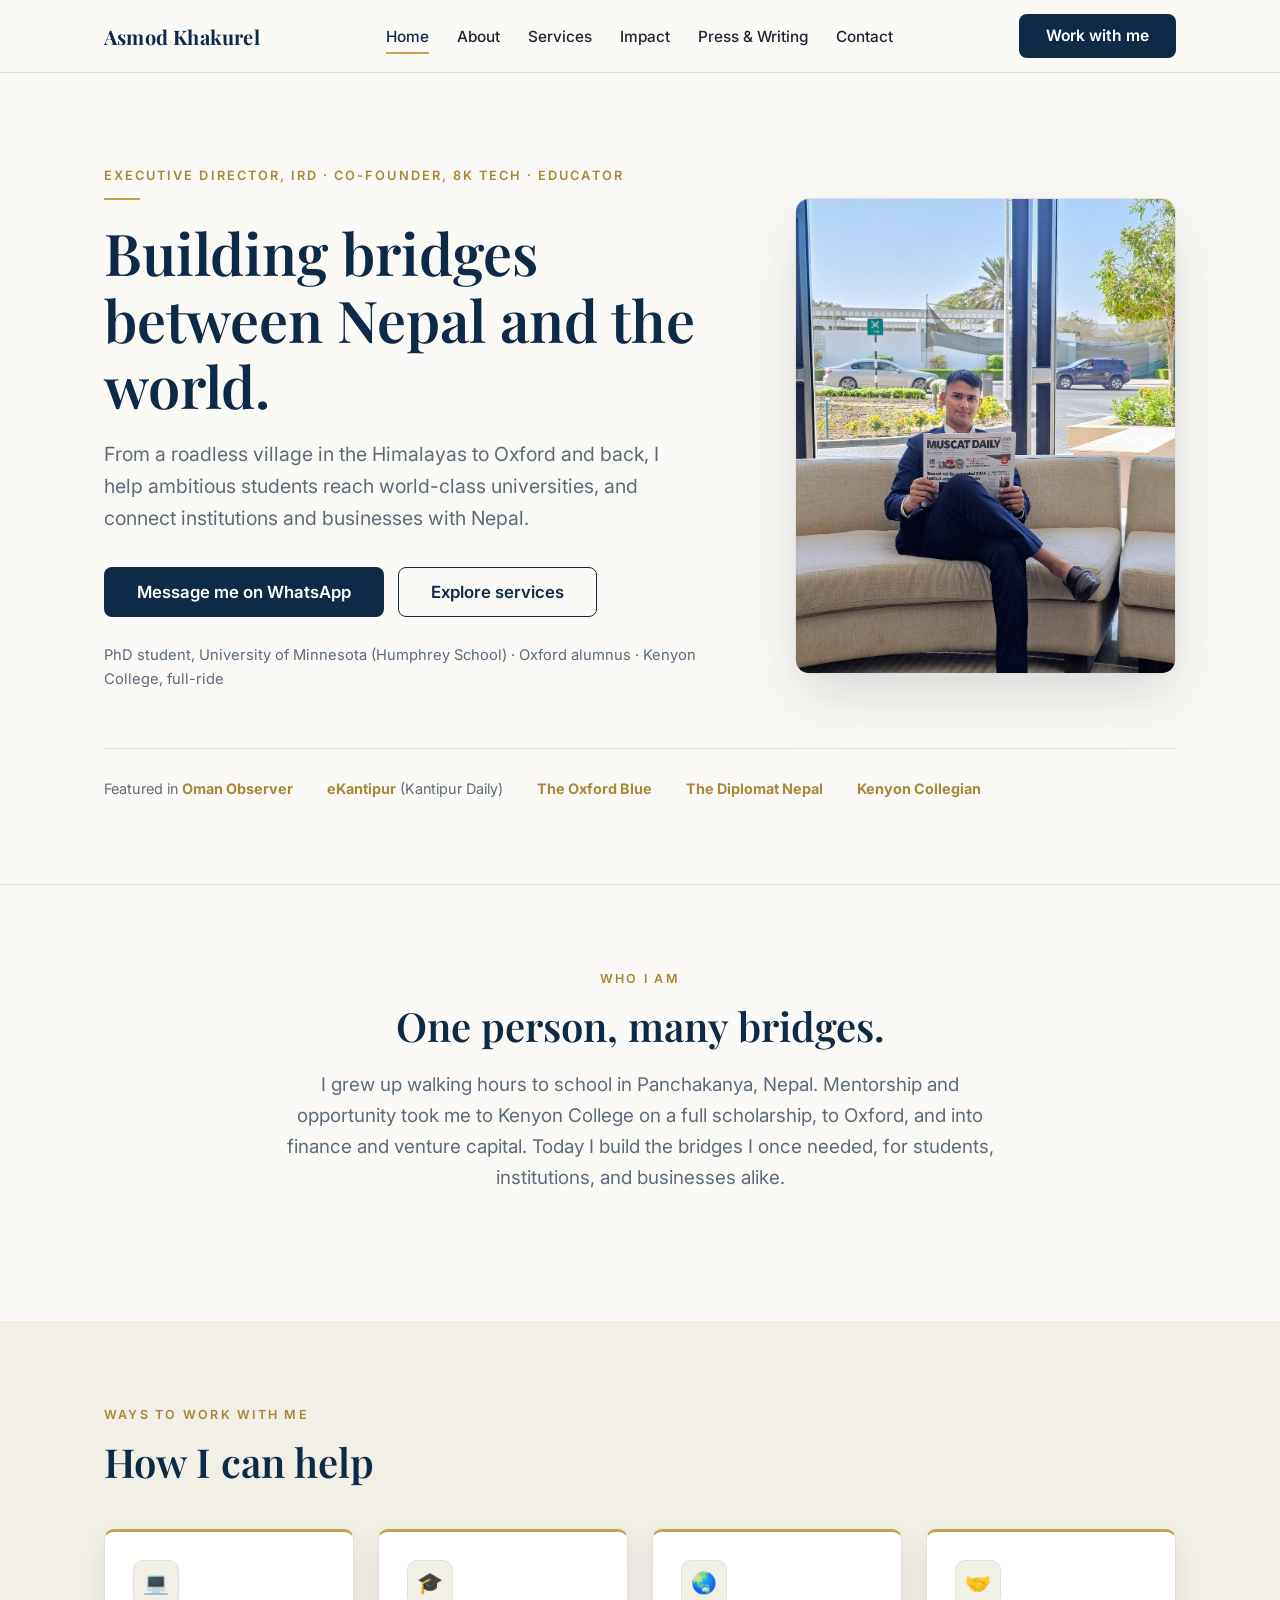
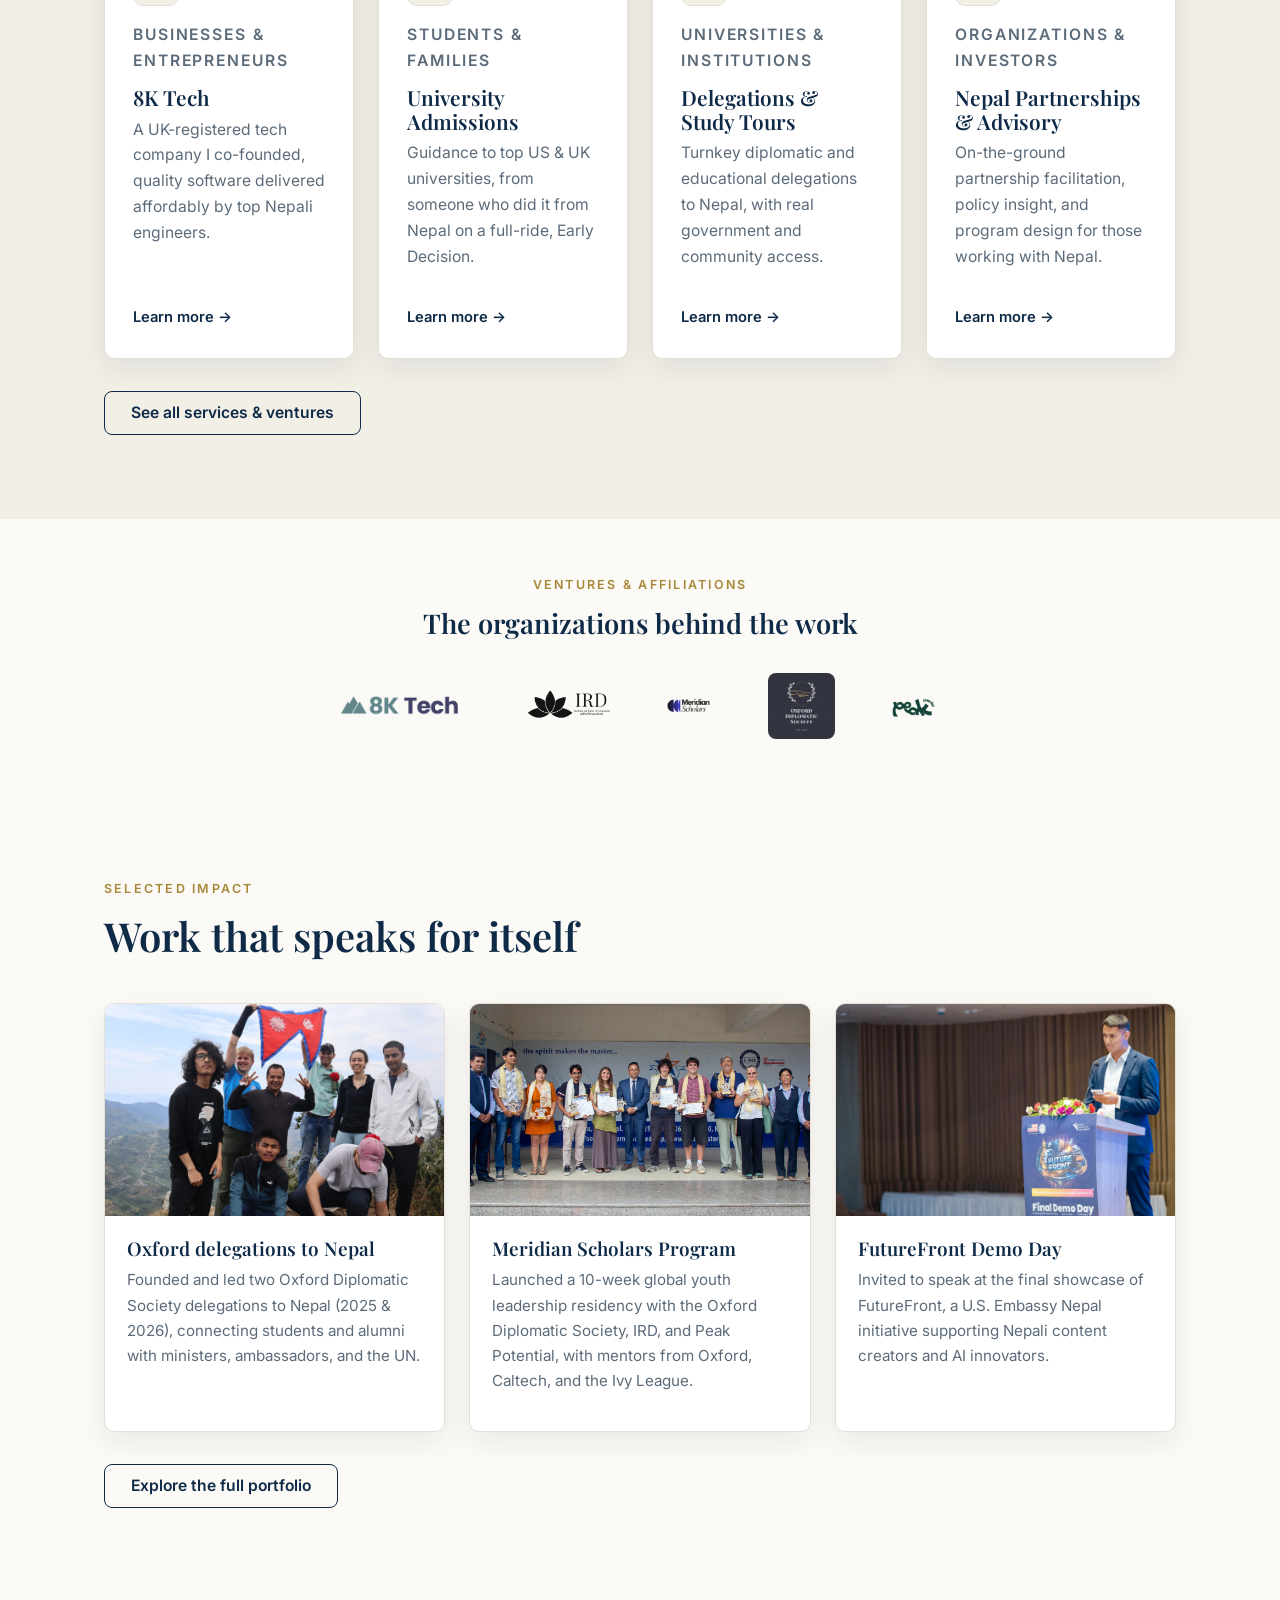
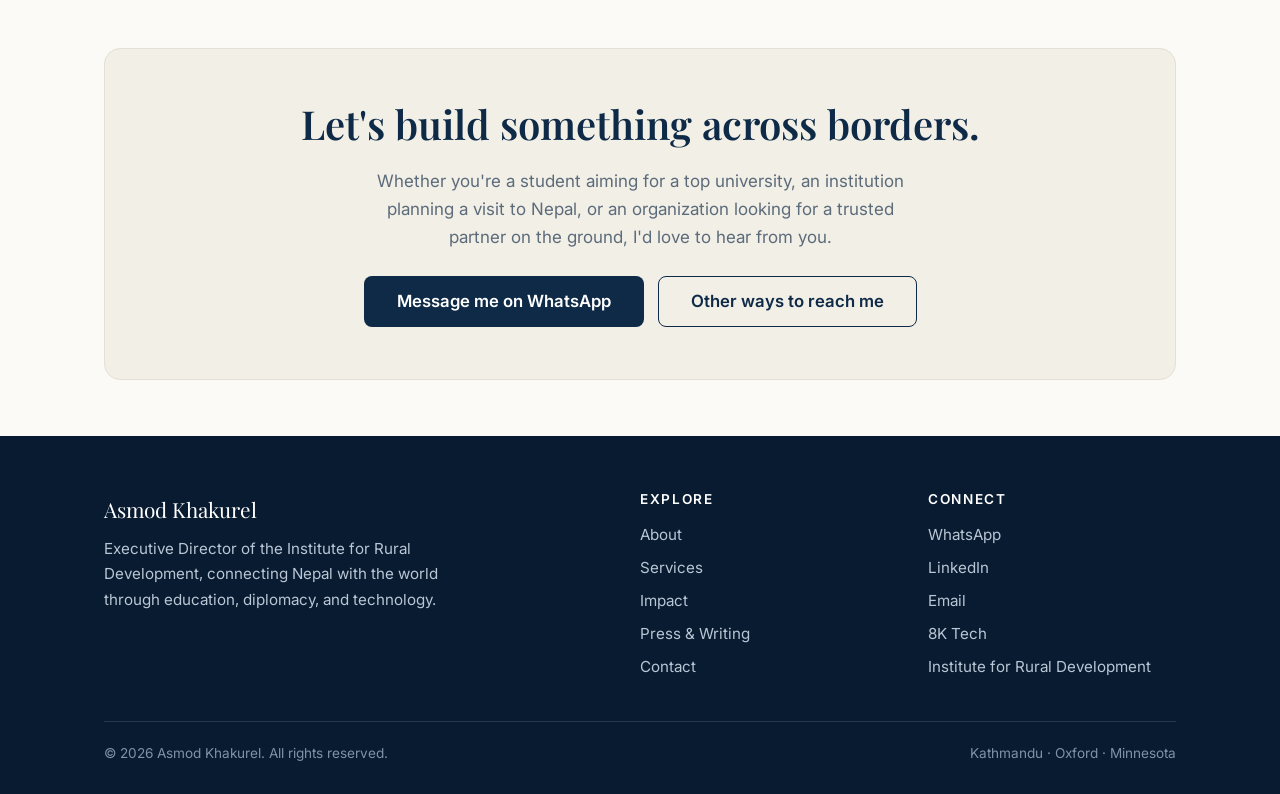
==== commit 36bf5ead: "Refine for restraint: remove AK badge & floating WhatsApp, de-emphasize WhatsApp buttons, Gmail comp" ====
--- a/index.html
+++ b/index.html
@@ -19,7 +19,7 @@
   <!-- ============ HEADER ============ -->
   <header class="site-header">
     <div class="container nav">
-      <a href="index.html" class="brand"><span class="brand__mark">AK</span> Asmod Khakurel</a>
+      <a href="index.html" class="brand">Asmod Khakurel</a>
       <ul class="nav-links" id="navLinks">
         <li><a href="index.html" class="active">Home</a></li>
         <li><a href="about.html">About</a></li>
@@ -45,7 +45,6 @@
           <p class="hero__lead">From a roadless village in the Himalayas to Oxford and back, I help ambitious students reach world-class universities, and connect institutions and businesses with Nepal.</p>
           <div class="hero__cta">
             <a class="btn btn-whatsapp btn-lg" href="https://wa.me/9779803609207?text=Hi%20Asmod%2C%20I%20found%20your%20website%20and%20would%20like%20to%20connect." target="_blank" rel="noopener">
-              <svg viewBox="0 0 24 24" fill="currentColor"><path d="M.057 24l1.687-6.163a11.867 11.867 0 01-1.587-5.945C.16 5.335 5.495 0 12.05 0a11.82 11.82 0 018.413 3.488 11.82 11.82 0 013.48 8.414c-.003 6.557-5.338 11.892-11.893 11.892a11.9 11.9 0 01-5.688-1.448L.057 24zm6.597-3.807c1.676.995 3.276 1.591 5.392 1.592 5.448 0 9.886-4.434 9.889-9.885.002-5.462-4.415-9.89-9.881-9.892-5.452 0-9.887 4.434-9.889 9.884a9.86 9.86 0 001.51 5.26l-.999 3.648 3.978-1.607zm11.387-5.464c-.074-.124-.272-.198-.57-.347-.297-.149-1.758-.868-2.031-.967-.272-.099-.47-.149-.669.149-.198.297-.767.967-.94 1.165-.173.198-.347.223-.644.074-.297-.149-1.255-.462-2.39-1.475-.883-.788-1.48-1.761-1.653-2.059-.173-.297-.018-.458.13-.606.134-.133.297-.347.446-.521.151-.172.2-.296.3-.495.099-.198.05-.372-.025-.521-.075-.148-.669-1.611-.916-2.206-.242-.579-.487-.501-.669-.51l-.57-.01c-.198 0-.52.074-.792.372s-1.04 1.016-1.04 2.479 1.065 2.876 1.213 3.074c.149.198 2.095 3.2 5.076 4.487.71.306 1.263.489 1.694.626.712.226 1.36.194 1.872.118.571-.085 1.758-.719 2.006-1.413.248-.695.248-1.29.173-1.414z"/></svg>
               Message me on WhatsApp
             </a>
             <a class="btn btn-outline btn-lg" href="services.html">Explore services</a>
@@ -220,11 +219,6 @@
       </div>
     </div>
   </footer>
-
-  <!-- Floating WhatsApp -->
-  <a class="wa-float" href="https://wa.me/9779803609207?text=Hi%20Asmod%2C%20I%20found%20your%20website%20and%20would%20like%20to%20connect." target="_blank" rel="noopener" aria-label="WhatsApp">
-    <svg viewBox="0 0 24 24"><path d="M.057 24l1.687-6.163a11.867 11.867 0 01-1.587-5.945C.16 5.335 5.495 0 12.05 0a11.82 11.82 0 018.413 3.488 11.82 11.82 0 013.48 8.414c-.003 6.557-5.338 11.892-11.893 11.892a11.9 11.9 0 01-5.688-1.448L.057 24zm6.597-3.807c1.676.995 3.276 1.591 5.392 1.592 5.448 0 9.886-4.434 9.889-9.885.002-5.462-4.415-9.89-9.881-9.892-5.452 0-9.887 4.434-9.889 9.884a9.86 9.86 0 001.51 5.26l-.999 3.648 3.978-1.607zm11.387-5.464c-.074-.124-.272-.198-.57-.347-.297-.149-1.758-.868-2.031-.967-.272-.099-.47-.149-.669.149-.198.297-.767.967-.94 1.165-.173.198-.347.223-.644.074-.297-.149-1.255-.462-2.39-1.475-.883-.788-1.48-1.761-1.653-2.059-.173-.297-.018-.458.13-.606.134-.133.297-.347.446-.521.151-.172.2-.296.3-.495.099-.198.05-.372-.025-.521-.075-.148-.669-1.611-.916-2.206-.242-.579-.487-.501-.669-.51l-.57-.01c-.198 0-.52.074-.792.372s-1.04 1.016-1.04 2.479 1.065 2.876 1.213 3.074c.149.198 2.095 3.2 5.076 4.487.71.306 1.263.489 1.694.626.712.226 1.36.194 1.872.118.571-.085 1.758-.719 2.006-1.413.248-.695.248-1.29.173-1.414z"/></svg>
-  </a>
 
   <script>
     document.getElementById('navToggle').addEventListener('click', function () {
--- a/style.css
+++ b/style.css
@@ -85,8 +85,8 @@
 .btn-outline:hover { background: var(--navy); color: #fff; border-color: var(--navy); }
 .btn-outline-dark { border-color: var(--navy); color: var(--navy); }
 .btn-outline-dark:hover { background: var(--navy); color: #fff; }
-.btn-whatsapp { background: var(--whatsapp); color: #04331a; }
-.btn-whatsapp:hover { background: var(--whatsapp-d); color: #fff; transform: translateY(-1px); }
+.btn-whatsapp { background: var(--navy); color: #fff; }
+.btn-whatsapp:hover { background: var(--navy-900); color: #fff; transform: translateY(-1px); }
 .btn-lg { padding: 16px 32px; font-size: 1.05rem; }
 .btn-row { display: flex; flex-wrap: wrap; gap: 14px; }
 
